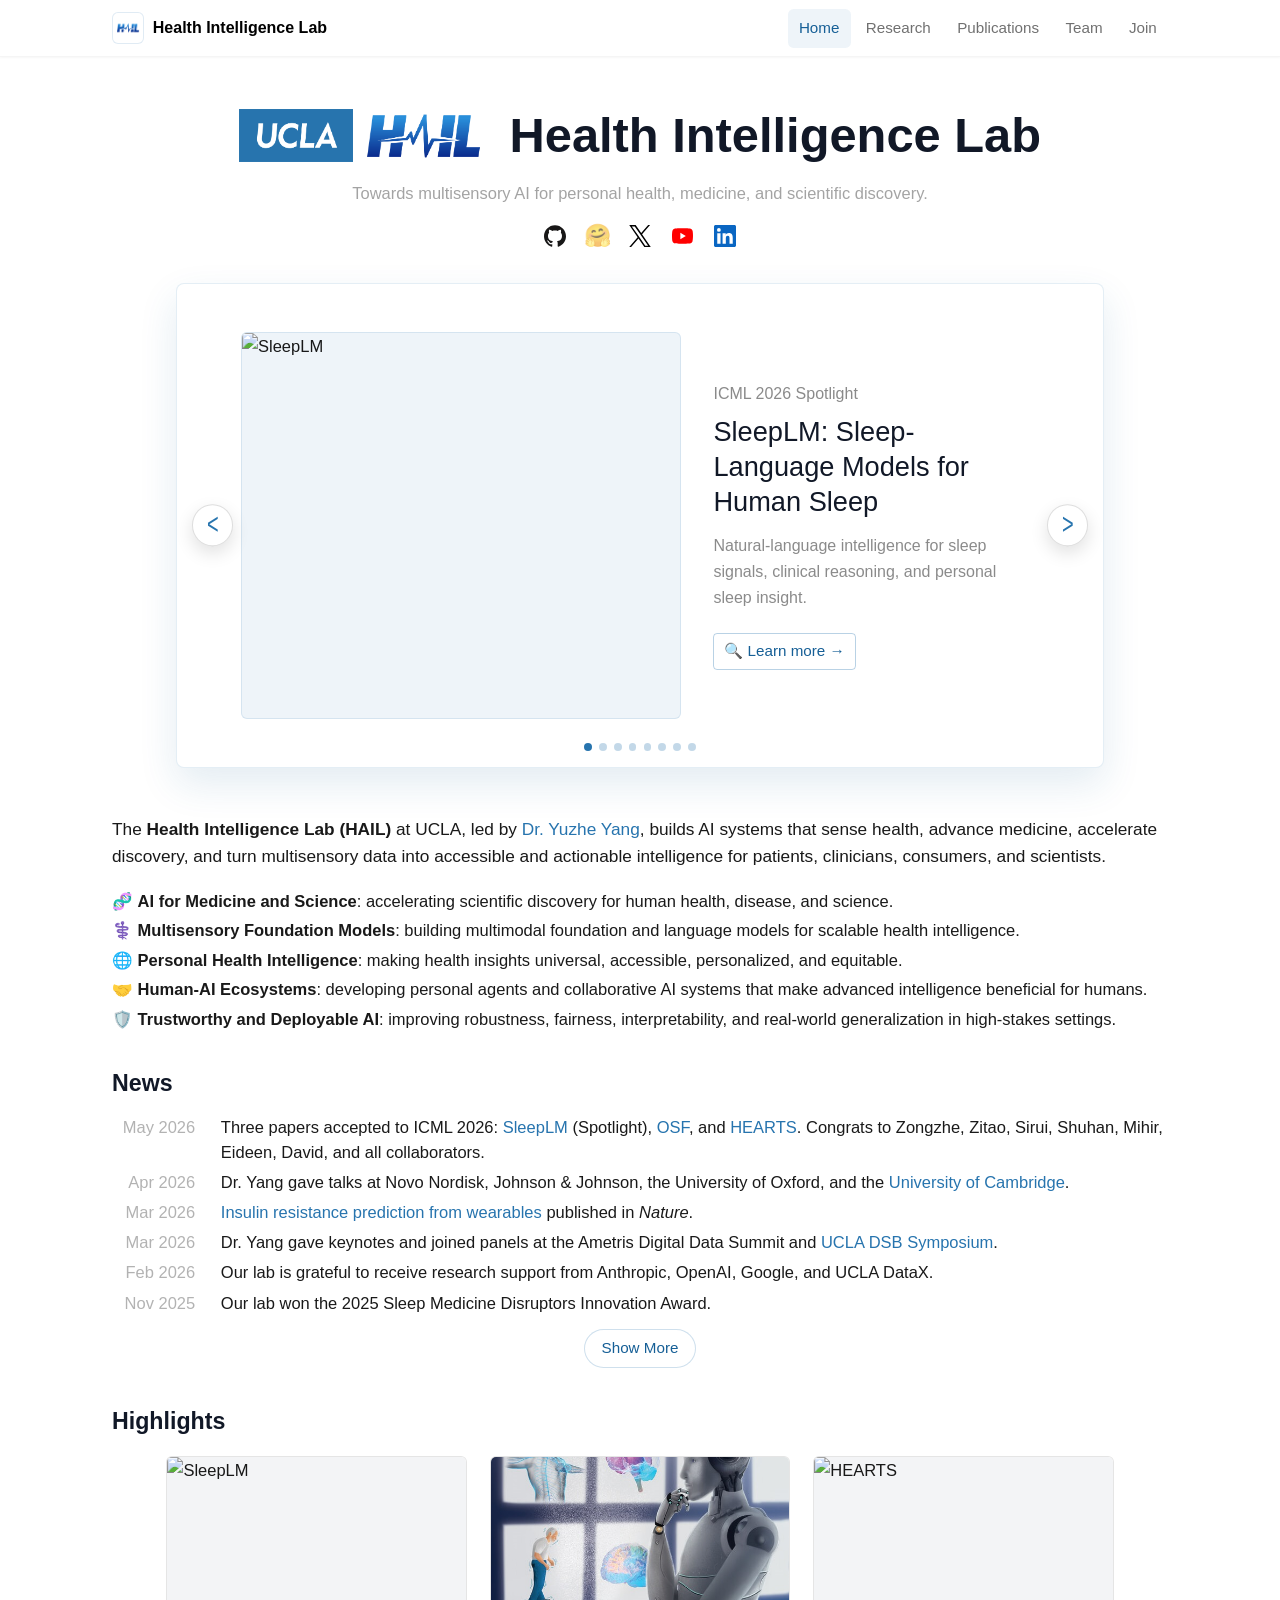
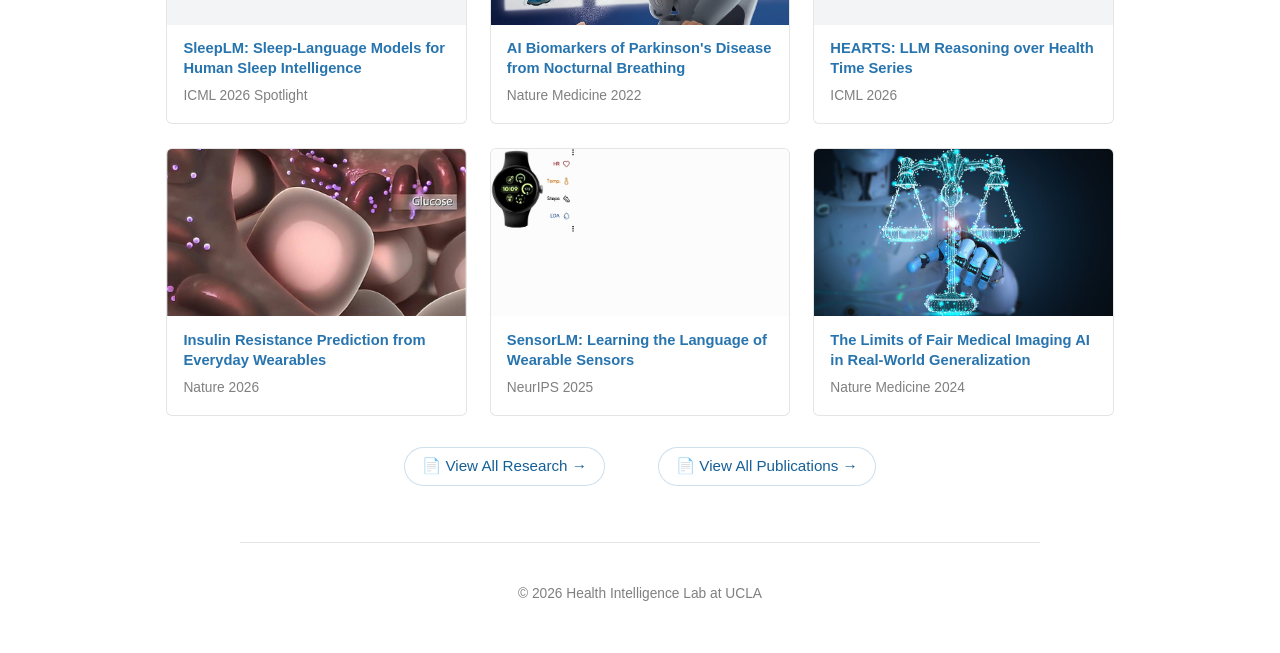
==== index.html @ 1c7d9dce "Initial lab website" ====
<!DOCTYPE html>
<html lang="en">
<head>
  <meta charset="UTF-8">
  <meta name="viewport" content="width=device-width, initial-scale=1.0">
  <title>Health Intelligence Lab - UCLA</title>
  <meta name="description" content="Health Intelligence Lab at UCLA advances scalable, multisensory, and generative AI for healthcare, medicine, and scientific discovery.">
  <link rel="icon" type="image/png" sizes="512x512" href="assets/img/favicon.png">
  <link rel="icon" type="image/png" sizes="192x192" href="assets/img/favicon-192.png">
  <link rel="apple-touch-icon" sizes="180x180" href="assets/img/apple-touch-icon.png">
  <meta property="og:type" content="website">
  <meta property="og:title" content="Health Intelligence Lab - UCLA">
  <meta property="og:description" content="Advancing scalable, multisensory, and generative AI for healthcare, medicine, and scientific discovery.">
  <meta property="og:image" content="assets/img/banner.jpg">
  <meta property="og:image:width" content="1200">
  <meta property="og:image:height" content="630">
  <meta name="twitter:card" content="summary_large_image">
  <meta name="twitter:title" content="Health Intelligence Lab - UCLA">
  <meta name="twitter:description" content="Advancing scalable, multisensory, and generative AI for healthcare, medicine, and scientific discovery.">
  <meta name="twitter:image" content="assets/img/banner.jpg">
  <link rel="stylesheet" href="assets/css/styles.css">
</head>
<body>
  <div class="fixed-nav">
    <div class="navbar-wrapper">
      <div class="navbar-inner">
        <a href="index.html" class="brand">
          <img src="assets/img/logos/hail-gradient-blue.png" alt="" aria-hidden="true">
          <span>Health Intelligence Lab</span>
        </a>
        <button class="mobile-menu" data-menu-toggle aria-label="Toggle navigation">Menu</button>
        <nav class="nav-links">
          <a class="active" href="index.html">Home</a>
          <a href="research.html">Research</a>
          <a href="publications.html">Publications</a>
          <a href="team.html">Team</a>
          <a href="join.html">Join</a>
        </nav>
      </div>
    </div>
  </div>

  <main>
    <section class="lab-identity">
      <div class="identity-lockup" aria-label="UCLA Health Intelligence Lab">
        <img class="ucla-wordmark" src="assets/img/logos/ucla-blue-boxed.png" alt="UCLA">
        <img class="hail-mark" src="assets/img/logos/hail-gradient-blue-cropped.png" alt="Health Intelligence Lab logo">
        <h1>Health Intelligence Lab</h1>
      </div>
      <p class="lab-tagline">Towards multisensory AI for personal health, medicine, and scientific discovery.</p>
      <div class="social-links" aria-label="Lab links">
        <a href="https://github.com/yang-ai-lab" aria-label="GitHub" title="GitHub" target="_blank" rel="noopener"><img src="assets/img/icons/github.svg" alt=""></a>
        <a href="https://huggingface.co/yang-ai-lab" aria-label="Hugging Face" title="Hugging Face" target="_blank" rel="noopener"><span class="emoji-icon" aria-hidden="true">🤗</span></a>
        <a href="https://twitter.com/yang_yuzhe" aria-label="X" title="X" target="_blank" rel="noopener"><img src="assets/img/icons/x.svg" alt=""></a>
        <a href="https://www.youtube.com/@yuzheyang1543" aria-label="YouTube" title="YouTube" target="_blank" rel="noopener"><img src="assets/img/icons/youtube.svg" alt=""></a>
        <a href="https://www.linkedin.com/in/yuzhe-yang-6809b2131/" aria-label="LinkedIn" title="LinkedIn" target="_blank" rel="noopener"><img src="assets/img/icons/linkedin.svg" alt=""></a>
      </div>
    </section>

    <section class="carousel-band" aria-label="Research highlights">
      <button class="carousel-arrow carousel-arrow-prev" data-teaser-step="-1" aria-label="Previous highlight"><span class="arrow-glyph" aria-hidden="true">&lt;</span></button>
      <div class="carousel-shell">
        <article class="teaser-slide active" data-title="SleepLM: Sleep-Language Models for Human Sleep" data-meta="Natural-language intelligence for sleep signals, clinical reasoning, and personal sleep insight." data-href="https://yang-ai-lab.github.io/SleepLM/">
          <div class="teaser-media"><img src="assets/img/publications/sleeplm.gif" alt="SleepLM"></div>
          <div class="teaser-copy">
            <p class="teaser-kicker">ICML 2026 Spotlight</p>
            <h2>SleepLM: Sleep-Language Models for Human Sleep</h2>
            <p>Natural-language intelligence for sleep signals, clinical reasoning, and personal sleep insight.</p>
            <a class="learn-more" href="https://yang-ai-lab.github.io/SleepLM/" target="_blank" rel="noopener">🔍  Learn more →</a>
          </div>
        </article>

        <article class="teaser-slide" data-title="Insulin Resistance Prediction from Everyday Wearables" data-meta="Combining everyday wearable signals and routine lab blood biomarkers for metabolic risk prediction." data-href="https://www.nature.com/articles/s41586-026-10179-2">
          <div class="teaser-media"><img src="assets/img/publications/insulin.png" alt="Insulin resistance prediction"></div>
          <div class="teaser-copy">
            <p class="teaser-kicker">Nature 2026</p>
            <h2>Insulin Resistance Prediction from Everyday Wearables</h2>
            <p>Combining everyday wearable signals and routine lab blood biomarkers for metabolic risk prediction.</p>
            <a class="learn-more" href="https://www.nature.com/articles/s41586-026-10179-2" target="_blank" rel="noopener">🔍  Learn more →</a>
          </div>
        </article>

        <article class="teaser-slide" data-title="Open Sleep Foundation Models for Human Sleep Intelligence" data-meta="Open foundation models that transfer across sleep datasets, sensors, and downstream tasks." data-href="https://yang-ai-lab.github.io/osf/">
          <div class="teaser-media"><img src="assets/img/publications/osf.gif" alt="Open Sleep Foundation Models"></div>
          <div class="teaser-copy">
            <p class="teaser-kicker">ICML 2026</p>
            <h2>Open Sleep Foundation Models for Human Sleep Intelligence</h2>
            <p>Open foundation models that transfer across sleep datasets, sensors, and downstream tasks.</p>
            <a class="learn-more" href="https://yang-ai-lab.github.io/osf/" target="_blank" rel="noopener">🔍  Learn more →</a>
          </div>
        </article>

        <article class="teaser-slide" data-title="AI Biomarkers for Parkinson's Disease from Breathing" data-meta="Passive, contact-free assessment of Parkinson's disease from nocturnal breathing and home signals." data-href="https://www.nature.com/articles/s41591-022-01932-x">
          <div class="teaser-media"><img src="assets/img/publications/pd_breathing.jpg" alt="Parkinson's disease breathing AI"></div>
          <div class="teaser-copy">
            <p class="teaser-kicker">Nature Medicine 2022</p>
            <h2>AI Biomarkers for Parkinson's Disease from Breathing</h2>
            <p>Passive, contact-free assessment of Parkinson's disease from nocturnal breathing and home signals.</p>
            <a class="learn-more" href="https://www.nature.com/articles/s41591-022-01932-x" target="_blank" rel="noopener">🔍  Learn more →</a>
          </div>
        </article>

        <article class="teaser-slide" data-title="HEARTS: LLM Reasoning over Health Time Series" data-meta="A benchmark for language-model reasoning over physiological signals and health time series." data-href="https://yang-ai-lab.github.io/HEARTS/">
          <div class="teaser-media"><img src="assets/img/publications/hearts.gif" alt="HEARTS"></div>
          <div class="teaser-copy">
            <p class="teaser-kicker">ICML 2026</p>
            <h2>HEARTS: LLM Reasoning over Health Time Series</h2>
            <p>A benchmark for language-model reasoning over physiological signals and health time series.</p>
            <a class="learn-more" href="https://yang-ai-lab.github.io/HEARTS/" target="_blank" rel="noopener">🔍  Learn more →</a>
          </div>
        </article>

        <article class="teaser-slide" data-title="The Limits of Fair Medical Imaging AI in Real-World Generalization" data-meta="Studying when fairness gains survive real-world clinical distribution shifts and shortcuts." data-href="https://www.nature.com/articles/s41591-024-03113-4">
          <div class="teaser-media"><img src="assets/img/publications/shortcutfair.jpg" alt="The limits of fair medical imaging AI"></div>
          <div class="teaser-copy">
            <p class="teaser-kicker">Nature Medicine 2024</p>
            <h2>The Limits of Fair Medical Imaging AI in Real-World Generalization</h2>
            <p>Studying when fairness gains survive real-world clinical distribution shifts and shortcuts.</p>
            <a class="learn-more" href="https://www.nature.com/articles/s41591-024-03113-4" target="_blank" rel="noopener">🔍  Learn more →</a>
          </div>
        </article>

        <article class="teaser-slide" data-title="SensorLM: Sensor-Language Models for Wearable Sensors" data-meta="Large-scale sensor-language pretraining that lets models zero-shot reason and predict from wearable sensor streams." data-href="https://arxiv.org/abs/2506.09108">
          <div class="teaser-media"><img src="assets/img/publications/sensorlm.gif" alt="SensorLM"></div>
          <div class="teaser-copy">
            <p class="teaser-kicker">NeurIPS 2025</p>
            <h2>SensorLM: Sensor-Language Models for Wearable Sensors</h2>
            <p>Large-scale sensor-language pretraining that lets models zero-shot reason and predict from wearable sensor streams.</p>
            <a class="learn-more" href="https://arxiv.org/abs/2506.09108" target="_blank" rel="noopener">🔍  Learn more →</a>
          </div>
        </article>

        <article class="teaser-slide" data-title="Medical Vision-Language Models and Demographic Fairness" data-meta="Auditing expert-level clinical foundation models across diseases, datasets, and populations." data-href="https://www.science.org/doi/10.1126/sciadv.adq0305">
          <div class="teaser-media"><img src="assets/img/publications/vlmfair.png" alt="Medical VLM fairness"></div>
          <div class="teaser-copy">
            <p class="teaser-kicker">Science Advances 2025</p>
            <h2>Medical Vision-Language Models and Demographic Fairness</h2>
            <p>Auditing expert-level clinical foundation models across diseases, datasets, and populations.</p>
            <a class="learn-more" href="https://www.science.org/doi/10.1126/sciadv.adq0305" target="_blank" rel="noopener">🔍  Learn more →</a>
          </div>
        </article>
      </div>
      <button class="carousel-arrow carousel-arrow-next" data-teaser-step="1" aria-label="Next highlight"><span class="arrow-glyph" aria-hidden="true">&gt;</span></button>
      <div class="carousel-dots" aria-label="Highlight pagination"></div>
    </section>

    <div class="content-wrapper home-content">
      <p class="intro-sentence">
        The <strong>Health Intelligence Lab (HAIL)</strong> at UCLA, led by <a href="https://web.cs.ucla.edu/~yuzhe/" target="_blank" rel="noopener">Dr. Yuzhe Yang</a>, builds AI systems that sense health, advance medicine, accelerate discovery, and turn multisensory data into accessible and actionable intelligence for patients, clinicians, consumers, and scientists.
      </p>

      <ul class="vision-list">
        <li>🧬 <strong>AI for Medicine and Science</strong>: accelerating scientific discovery for human health, disease, and science.</li>
        <li>⚕️ <strong>Multisensory Foundation Models</strong>: building multimodal foundation and language models for scalable health intelligence.</li>
        <li>🌐 <strong>Personal Health Intelligence</strong>: making health insights universal, accessible, personalized, and equitable.</li>
        <li>🤝 <strong>Human-AI Ecosystems</strong>: developing personal agents and collaborative AI systems that make advanced intelligence beneficial for humans.</li>
        <li>🛡️ <strong>Trustworthy and Deployable AI</strong>: improving robustness, fairness, interpretability, and real-world generalization in high-stakes settings.</li>
      </ul>

      <section>
        <h2>News</h2>
        <div class="news-section">
          <ul data-news-list>
            <li><strong>May 2026</strong> Three papers accepted to ICML 2026: <a href="https://yang-ai-lab.github.io/SleepLM/" target="_blank" rel="noopener">SleepLM</a> (Spotlight), <a href="https://yang-ai-lab.github.io/osf/" target="_blank" rel="noopener">OSF</a>, and <a href="https://yang-ai-lab.github.io/HEARTS/" target="_blank" rel="noopener">HEARTS</a>. Congrats to Zongzhe, Zitao, Sirui, Shuhan, Mihir, Eideen, David, and all collaborators.</li>
            <li><strong>Apr 2026</strong> Dr. Yang gave talks at Novo Nordisk, Johnson & Johnson, the University of Oxford, and the <a href="https://www.youtube.com/watch?v=jIMW-_aAIqE" target="_blank" rel="noopener">University of Cambridge</a>.</li>
            <li><strong>Mar 2026</strong> <a href="https://www.nature.com/articles/s41586-026-10179-2" target="_blank" rel="noopener">Insulin resistance prediction from wearables</a> published in <em>Nature</em>.</li>
            <li><strong>Mar 2026</strong> Dr. Yang gave keynotes and joined panels at the Ametris Digital Data Summit and <a href="https://www.youtube.com/watch?v=q5UO8PbApNI" target="_blank" rel="noopener">UCLA DSB Symposium</a>.</li>
            <li><strong>Feb 2026</strong> Our lab is grateful to receive research support from Anthropic, OpenAI, Google, and UCLA DataX.</li>
            <li><strong>Nov 2025</strong> Our lab won the 2025 Sleep Medicine Disruptors Innovation Award.</li>
            <li><strong>Oct 2025</strong> Our lab is grateful to receive research support from Amazon and NSF NAIRR.</li>
            <li><strong>Sep 2025</strong> Dr. Yang gave talks at the <a href="https://www.youtube.com/watch?v=SBDJokEXKQA" target="_blank" rel="noopener">UCLA Frontiers in Medical Informatics Seminar</a>, <a href="https://www.youtube.com/watch?v=caWE7-I6g6A" target="_blank" rel="noopener">CGSI 2025</a>, and <a href="https://www.youtube.com/watch?v=4qrewbwYuMM" target="_blank" rel="noopener">Google AI for Science</a>.</li>
            <li><strong>Aug 2025</strong> <a href="https://arxiv.org/abs/2506.09108" target="_blank" rel="noopener">SensorLM</a> and <a href="https://arxiv.org/abs/2506.08249" target="_blank" rel="noopener">RADAR</a> accepted at NeurIPS 2025.</li>
            <li><strong>Jul 2025</strong> Dr. Yang's PhD thesis receives the <a href="https://amia.org/about-amia/amia-awards/signature-awards/doctoral-dissertation-award" target="_blank" rel="noopener">AMIA Shortliffe Dissertation Award</a> Honorable Mention.</li>
            <li><strong>May 2025</strong> <a href="https://arxiv.org/abs/2507.08254" target="_blank" rel="noopener">Raptor</a> accepted at ICML 2025 as a Spotlight.</li>
            <li><strong>Mar 2025</strong> Paper on <a href="https://www.science.org/doi/10.1126/sciadv.adq0305" target="_blank" rel="noopener">medical vision-language model fairness</a> published in <em>Science Advances</em>.</li>
          </ul>
          <button class="show-more-button" type="button" data-news-more>Show More</button>
        </div>
      </section>

      <section>
        <h2>Highlights</h2>
        <div class="highlights-grid four-up">
          <a href="https://yang-ai-lab.github.io/SleepLM/" class="highlight-card" target="_blank" rel="noopener">
            <div class="highlight-thumb"><img src="assets/img/publications/sleeplm.gif" alt="SleepLM"></div>
            <div class="highlight-body">
              <h3>SleepLM: Sleep-Language Models for Human Sleep Intelligence</h3>
              <p class="venue">ICML 2026 Spotlight</p>
            </div>
          </a>
          <a href="https://www.nature.com/articles/s41591-022-01932-x" class="highlight-card" target="_blank" rel="noopener">
            <div class="highlight-thumb"><img src="assets/img/publications/pd_breathing.jpg" alt="Parkinson's disease breathing AI"></div>
            <div class="highlight-body">
              <h3>AI Biomarkers of Parkinson's Disease from Nocturnal Breathing</h3>
              <p class="venue">Nature Medicine 2022</p>
            </div>
          </a>
          <a href="https://yang-ai-lab.github.io/HEARTS/" class="highlight-card" target="_blank" rel="noopener">
            <div class="highlight-thumb"><img src="assets/img/publications/hearts.gif" alt="HEARTS"></div>
            <div class="highlight-body">
              <h3>HEARTS: LLM Reasoning over Health Time Series</h3>
              <p class="venue">ICML 2026</p>
            </div>
          </a>
          <a href="https://www.nature.com/articles/s41586-026-10179-2" class="highlight-card" target="_blank" rel="noopener">
            <div class="highlight-thumb"><img src="assets/img/publications/insulin.png" alt="Insulin resistance prediction"></div>
            <div class="highlight-body">
              <h3>Insulin Resistance Prediction from Everyday Wearables</h3>
              <p class="venue">Nature 2026</p>
            </div>
          </a>
          <a href="https://arxiv.org/abs/2506.09108" class="highlight-card" target="_blank" rel="noopener">
            <div class="highlight-thumb"><img src="assets/img/publications/sensorlm.gif" alt="SensorLM"></div>
            <div class="highlight-body">
              <h3>SensorLM: Learning the Language of Wearable Sensors</h3>
              <p class="venue">NeurIPS 2025</p>
            </div>
          </a>
          <a href="https://www.nature.com/articles/s41591-024-03113-4" class="highlight-card" target="_blank" rel="noopener">
            <div class="highlight-thumb"><img src="assets/img/publications/shortcutfair.jpg" alt="Fair medical imaging AI"></div>
            <div class="highlight-body">
              <h3>The Limits of Fair Medical Imaging AI in Real-World Generalization</h3>
              <p class="venue">Nature Medicine 2024</p>
            </div>
          </a>
        </div>
        <div class="home-link-row">
          <a class="text-link" href="research.html">📄 View All Research →</a>
          <a class="text-link" href="publications.html">📄 View All Publications →</a>
        </div>
      </section>
    </div>
  </main>

  <footer>
    <hr class="dashed">
    <p class="copyright">&copy; 2026 Health Intelligence Lab at UCLA</p>
  </footer>

  <script src="assets/js/main.js"></script>
</body>
</html>
---- assets/css/styles.css ----
@font-face {
  font-family: "Roboto Local";
  font-style: normal;
  font-weight: 100;
  src: url("../fonts/roboto-v30-latin-100.woff2") format("woff2");
}

@font-face {
  font-family: "Roboto Local";
  font-style: normal;
  font-weight: 300;
  src: url("../fonts/roboto-v30-latin-300.woff2") format("woff2");
}

@font-face {
  font-family: "Roboto Local";
  font-style: normal;
  font-weight: 400;
  src: url("../fonts/roboto-v30-latin-regular.woff2") format("woff2");
}

@font-face {
  font-family: "Roboto Local";
  font-style: normal;
  font-weight: 500;
  src: url("../fonts/roboto-v30-latin-500.woff2") format("woff2");
}

@font-face {
  font-family: "Roboto Local";
  font-style: normal;
  font-weight: 700;
  src: url("../fonts/roboto-v30-latin-700.woff2") format("woff2");
}

@font-face {
  font-family: "Open Sans Local";
  font-style: normal;
  font-weight: 400;
  src: url("../fonts/open-sans-v35-latin-regular.woff2") format("woff2");
}

@font-face {
  font-family: "Open Sans Local";
  font-style: normal;
  font-weight: 600;
  src: url("../fonts/open-sans-v35-latin-600.woff2") format("woff2");
}

@font-face {
  font-family: "Open Sans Local";
  font-style: normal;
  font-weight: 700;
  src: url("../fonts/open-sans-v35-latin-700.woff2") format("woff2");
}

:root {
  --hue: 246deg;
  --page-width: 68rem;
  --page-bg: #fff;
  --paper: #fff;
  --ink: rgba(0, 0, 0, .9);
  --muted: rgba(0, 0, 0, .5);
  --faint: rgba(0, 0, 0, .1);
  --ucla-blue: #2774ae;
  --ucla-blue-dark: #165f96;
  --ucla-gold: #ffd100;
  --blue: var(--ucla-blue);
  --red: #b42318;
  --nav-bg: rgba(255, 255, 255, .9);
  --shadow: 0 16px 38px rgba(22, 95, 150, .12);
  --body-font: Helvetica, "Helvetica Neue", Arial, sans-serif;
}

* {
  box-sizing: border-box;
}

html,
body {
  margin: 0;
  overflow-x: hidden;
  padding: 0;
}

html {
  scroll-behavior: smooth;
}

body {
  background: var(--page-bg);
  color: var(--ink);
  font-family: var(--body-font);
  font-size: 16.5px;
  font-weight: 300;
  line-height: 1.62;
  -webkit-font-smoothing: antialiased;
}

a {
  color: var(--blue);
  text-decoration: none;
  transition: color .15s ease;
}

a:hover {
  color: var(--red);
}

img {
  display: block;
  max-width: 100%;
}

h1,
h2,
h3 {
  color: rgba(0, 0, 0, .86);
  line-height: 1.3;
  font-weight: 500;
}

h1 {
  font-size: 2rem;
  margin: 0 0 1rem;
}

h2 {
  font-size: 1.45rem;
  margin: 2.2rem 0 1rem;
}

h3 {
  font-size: 1.05rem;
  margin: 0 0 .4rem;
}

p {
  margin: 0 0 1rem;
}

.fixed-nav {
  left: 0;
  position: fixed;
  right: 0;
  top: 0;
  z-index: 20;
}

.navbar-wrapper {
  backdrop-filter: blur(10px) saturate(145%);
  -webkit-backdrop-filter: blur(10px) saturate(145%);
  background: var(--nav-bg);
  border-bottom: 1px solid rgba(0, 0, 0, .04);
  box-shadow: 0 1px 2px rgba(0, 0, 0, .035);
}

.navbar-inner {
  align-items: center;
  display: flex;
  height: 3.5rem;
  justify-content: space-between;
  margin: 0 auto;
  max-width: var(--page-width);
  padding: 0 1rem;
}

.brand {
  align-items: center;
  color: #000;
  display: inline-flex;
  font-size: 1rem;
  font-weight: 600;
  gap: .55rem;
  min-width: 0;
}

.brand:hover {
  color: #000;
}

.brand img {
  background: #fff;
  border: 1px solid rgba(39, 116, 174, .14);
  border-radius: 6px;
  height: 2rem;
  object-fit: contain;
  padding: .18rem;
  width: 2rem;
}

.nav-links {
  display: flex;
  gap: .25rem;
}

.nav-links a {
  border-radius: .35rem;
  color: rgba(0, 0, 0, .56);
  font-size: .95rem;
  font-weight: 400;
  padding: .45rem .7rem;
}

.nav-links a:hover,
.nav-links a.active {
  background: rgba(39, 116, 174, .08);
  color: var(--ucla-blue-dark);
}

.mobile-menu {
  background: transparent;
  border: 0;
  color: rgba(0, 0, 0, .75);
  cursor: pointer;
  display: none;
  font: inherit;
  padding: .45rem .6rem;
}

main {
  padding-top: 3.5rem;
}

.content-wrapper {
  animation: fade-in-up .45s both;
  margin: 0 auto;
  max-width: var(--page-width);
  padding: 2rem 1rem 1rem;
}

@keyframes fade-in-up {
  from {
    opacity: 0;
    transform: translateY(10px);
  }

  to {
    opacity: 1;
    transform: none;
  }
}

.section-divider {
  border: 0;
  border-top: 1px solid rgba(0, 0, 0, .1);
  margin: 2.5rem 0;
}

.hero {
  display: grid;
  gap: 2rem;
  grid-template-columns: minmax(0, 1.05fr) minmax(280px, .95fr);
  margin-bottom: 2rem;
}

.hero-copy {
  align-self: center;
}

.eyebrow {
  color: var(--muted);
  font-size: .88rem;
  margin-bottom: .5rem;
}

.hero-copy h1 {
  font-size: 2.25rem;
  margin-bottom: .85rem;
}

.hero-copy p {
  color: rgba(0, 0, 0, .74);
}

.hero-actions {
  display: flex;
  flex-wrap: wrap;
  gap: .8rem;
  margin-top: 1.25rem;
}

.text-link {
  background: #fff;
  border: 1px solid rgba(39, 116, 174, .22);
  border-radius: 999px;
  color: var(--ucla-blue-dark);
  display: inline-flex;
  font-size: .95rem;
  font-weight: 500;
  justify-content: center;
  padding: .38rem 1.05rem;
  transition: background-color .2s ease, border-color .2s ease, color .2s ease;
}

.text-link:hover {
  background: rgba(39, 116, 174, .06);
  border-color: rgba(39, 116, 174, .38);
  color: var(--ucla-blue);
}

.teaser {
  background: var(--paper);
  border: 1px solid var(--faint);
  border-radius: 6px;
  box-shadow: var(--shadow);
  overflow: hidden;
}

.teaser-frame {
  aspect-ratio: 16 / 10;
  background: #f3f4f6;
  position: relative;
}

.teaser-slide {
  inset: 0;
  opacity: 0;
  position: absolute;
  transition: opacity .45s ease;
}

.teaser-slide.active {
  opacity: 1;
}

.teaser-slide img {
  height: 100%;
  object-fit: cover;
  width: 100%;
}

.teaser-caption {
  display: flex;
  gap: 1rem;
  justify-content: space-between;
  padding: .9rem 1rem;
}

.teaser-title {
  color: var(--blue);
  font-weight: 700;
  margin: 0;
}

.teaser-meta {
  color: var(--muted);
  font-size: .84rem;
  margin: .15rem 0 0;
}

.teaser-controls {
  align-items: center;
  display: flex;
  gap: .4rem;
}

.icon-btn {
  align-items: center;
  background: #f6f7f9;
  border: 1px solid rgba(0, 0, 0, .08);
  border-radius: 5px;
  color: rgba(0, 0, 0, .72);
  cursor: pointer;
  display: inline-flex;
  height: 2rem;
  justify-content: center;
  width: 2rem;
}

.icon-btn:hover {
  border-color: rgba(220, 38, 38, .28);
  color: var(--red);
}

.vision-grid {
  display: grid;
  gap: 1.4rem;
  grid-template-columns: minmax(0, .95fr) minmax(0, 1.05fr);
}

.theme-list {
  display: grid;
  gap: .75rem;
  grid-template-columns: 1fr;
  margin: .3rem 0 0;
}

.theme-item {
  border-left: 3px solid rgba(29, 78, 216, .38);
  padding: .15rem 0 .2rem .9rem;
}

.theme-item strong {
  display: block;
}

.theme-item span {
  color: rgba(0, 0, 0, .68);
}

.news-section ul {
  list-style: none;
  margin: 0;
  padding-left: 0;
}

.news-section li {
  line-height: 1.52;
  margin-bottom: .32rem;
  padding-left: 6.8rem;
  position: relative;
}

.news-section li.is-hidden {
  display: none;
}

.news-section li > strong:first-child {
  color: rgba(0, 0, 0, .3);
  font-weight: 400;
  left: 0;
  position: absolute;
  text-align: right;
  width: 5.2rem;
}

.show-more-button {
  appearance: none;
  background: #fff;
  border: 1px solid rgba(39, 116, 174, .22);
  border-radius: 999px;
  color: var(--ucla-blue-dark);
  cursor: pointer;
  display: flex;
  font: inherit;
  font-size: .95rem;
  font-weight: 500;
  justify-content: center;
  margin: .85rem auto 0;
  padding: .38rem 1.05rem;
  transition: background-color .2s ease, border-color .2s ease, color .2s ease;
}

.show-more-button:hover {
  background: rgba(39, 116, 174, .06);
  border-color: rgba(39, 116, 174, .38);
  color: var(--ucla-blue);
}

.show-more-button[hidden] {
  display: none;
}

.highlights-grid,
.research-grid {
  display: grid;
  gap: 1.2rem;
  grid-template-columns: repeat(3, minmax(0, 1fr));
}

.highlight-card,
.research-card {
  background: var(--paper);
  border: 1px solid var(--faint);
  border-radius: 6px;
  color: inherit;
  display: block;
  overflow: hidden;
  transition: box-shadow .2s ease, transform .2s ease;
}

.highlight-card:hover,
.research-card:hover {
  box-shadow: var(--shadow);
  color: inherit;
  transform: translateY(-2px);
}

.highlight-thumb,
.research-thumb {
  aspect-ratio: 16 / 9;
  background: #f3f4f6;
  overflow: hidden;
}

.highlight-thumb img,
.research-thumb img {
  height: 100%;
  object-fit: cover;
  width: 100%;
}

.highlight-body,
.research-body {
  padding: .9rem 1rem 1rem;
}

.highlight-body h3,
.research-body h3 {
  color: var(--blue);
  font-size: 1rem;
  font-weight: 700;
}

.highlight-card:hover h3,
.research-card:hover h3 {
  color: var(--red);
}

.venue,
.card-note {
  color: var(--muted);
  font-size: .86rem;
  margin: 0;
}

.page-kicker {
  color: var(--muted);
  max-width: none;
}

.research-overview-grid {
  display: grid;
  gap: 1.5rem 1.6rem;
  grid-template-columns: repeat(2, minmax(0, 1fr));
}

.overview-card {
  border-left: 4px solid rgba(39, 116, 174, .42);
  padding: .12rem 0 .2rem 1rem;
}

.overview-card h3 {
  font-size: 1.04rem;
  font-weight: 700;
  line-height: 1.3;
  margin-bottom: .35rem;
}

.overview-card h3 a {
  color: var(--blue);
}

.overview-card p {
  color: rgba(0, 0, 0, .68);
  font-size: .95rem;
  line-height: 1.45;
  margin: 0;
}

.research-direction {
  background: rgba(0, 0, 0, .025);
  border-radius: 6px;
  margin-top: 1.6rem;
  padding: 1.25rem;
  scroll-margin-top: 4.5rem;
}

.research-direction:first-of-type {
  margin-top: 1.2rem;
}

.direction-header {
  margin-bottom: .95rem;
}

.direction-header h3 {
  color: var(--blue);
  font-size: 1.18rem;
  font-weight: 700;
  line-height: 1.28;
  margin-bottom: .35rem;
}

.direction-header p {
  color: rgba(0, 0, 0, .72);
  line-height: 1.52;
  margin: 0;
  max-width: none;
}

.project-highlight-grid {
  display: grid;
  gap: 1rem 1.15rem;
  grid-template-columns: repeat(2, minmax(0, 1fr));
}

.project-card {
  background: var(--paper);
  border: 1px solid var(--faint);
  border-radius: 6px;
  display: grid;
  gap: .85rem;
  grid-template-columns: 5.8rem minmax(0, 1fr);
  min-width: 0;
  overflow: hidden;
  padding: .62rem;
  transition: box-shadow .2s ease, transform .2s ease;
}

.project-card:hover {
  box-shadow: var(--shadow);
  transform: translateY(-2px);
}

.project-thumb {
  aspect-ratio: 1 / 1;
  background: #f3f4f6;
  border-radius: 4px;
  display: block;
  height: 5.8rem;
  overflow: hidden;
  width: 5.8rem;
}

.project-thumb img {
  height: 100%;
  object-fit: cover;
  width: 100%;
}

.project-body {
  display: flex;
  flex: 1;
  flex-direction: column;
  min-width: 0;
  padding: .1rem .2rem .1rem .15rem;
}

.project-body h4 {
  color: #111827;
  font-size: .9rem;
  font-weight: 700;
  line-height: 1.28;
  margin: 0 0 .28rem;
}

.project-body p {
  color: rgba(0, 0, 0, .62);
  font-size: .8rem;
  line-height: 1.35;
  margin: 0 0 .5rem;
}

.project-link {
  align-items: center;
  border: 1px solid rgba(39, 116, 174, .26);
  border-radius: 4px;
  color: var(--blue);
  display: inline-flex;
  font-size: .76rem;
  font-weight: 400;
  margin-top: auto;
  padding: .18rem .56rem;
  width: fit-content;
}

.project-link:hover {
  border-color: rgba(39, 116, 174, .42);
  color: var(--blue);
  opacity: .72;
}

.filter-bar {
  display: flex;
  flex-wrap: wrap;
  gap: .5rem;
  margin: 1.5rem 0 2rem;
}

.filter-btn {
  background: #fff;
  border: 1px solid rgba(39, 116, 174, .45);
  border-radius: 5px;
  color: rgba(0, 0, 0, .75);
  cursor: pointer;
  font: inherit;
  font-size: .88rem;
  font-weight: 400;
  padding: .45rem .7rem;
}

.filter-btn.active,
.filter-btn:hover {
  border-color: var(--ucla-blue-dark);
  color: var(--ucla-blue-dark);
}

.filter-btn.active {
  background: var(--ucla-blue-dark);
  border-color: var(--ucla-blue-dark);
  color: #fff;
}

.year-block {
  border-top: 1px solid rgba(0, 0, 0, .1);
}

.year-block + .year-block {
  margin-top: 1rem;
}

.year-heading {
  color: rgba(0, 0, 0, .45);
  font-size: 1.65rem;
  font-weight: 700;
  margin: .75rem 0 .4rem;
  text-align: left;
}

.pub-list {
  display: grid;
  gap: 1.1rem;
}

.pub-card {
  background: var(--paper);
  border-radius: 6px;
  overflow: hidden;
}

.pub-venue-banner {
  align-items: center;
  background: var(--blue);
  border-radius: 4px;
  color: #fff;
  display: flex;
  font-size: .74rem;
  font-weight: 600;
  justify-content: center;
  letter-spacing: 0;
  line-height: 1;
  height: 1.22rem;
  padding: 0 .42rem;
  text-align: center;
  width: 100%;
}

.pub-body {
  align-items: start;
  display: grid;
  gap: 1rem;
  grid-template-columns: 180px minmax(0, 1fr);
  padding: .9rem;
}

.pub-media {
  display: flex;
  flex-direction: column;
  gap: .38rem;
}

.pub-figure {
  background: #f3f4f6;
  border-radius: 6px;
  box-shadow: 0 8px 20px rgba(0, 0, 0, .16);
  display: block;
  overflow: hidden;
}

.pub-body > div:not(.pub-media) {
  min-width: 0;
}

.pub-figure img {
  display: block;
  height: auto;
  max-height: 15rem;
  object-fit: contain;
  width: 100%;
}

.pub-title {
  color: var(--blue);
  display: block;
  font-size: 1.05rem;
  font-weight: 700;
  line-height: 1.45;
  margin-bottom: .35rem;
}

.pub-title:hover {
  color: var(--red);
}

.pub-authors {
  color: rgba(0, 0, 0, .78);
  font-size: .88rem;
  margin-bottom: .4rem;
}

.lab-member {
  border-bottom: 1px solid rgba(0, 0, 0, .65);
  font-weight: inherit;
}

.pub-meta {
  color: rgba(30, 58, 138, .8);
  display: block;
  font-size: .82rem;
  font-weight: 400;
}

.pub-meta .pub-venue {
  color: rgba(0, 0, 0, .78);
  display: block;
  font-size: .92rem;
  font-weight: 400;
  margin-bottom: .55rem;
}

.pub-meta .pub-venue em {
  font-style: italic;
}

.pub-meta .venue-name {
  font-weight: 600;
}

.pub-achievement {
  color: var(--red);
  display: block;
  font-size: .88rem;
  font-style: normal;
  font-weight: 500;
  margin: -.28rem 0 .55rem;
}

.pub-links {
  display: flex;
  flex-wrap: wrap;
  gap: .52rem .85rem;
}

.pub-links a {
  align-items: center;
  border: 1px solid rgba(39, 116, 174, .28);
  border-radius: 4px;
  color: var(--blue);
  display: inline-flex;
  gap: .22rem;
  font-size: .76rem;
  font-weight: 300;
  line-height: 1.25;
  padding: .2rem .48rem;
  transition: background-color .2s ease, border-color .2s ease, color .2s ease;
}

.pub-links a:hover {
  background: rgba(39, 116, 174, .06);
  border-color: rgba(39, 116, 174, .45);
  color: var(--ucla-blue-dark);
}

.pub-links a::before {
  display: inline-block;
  font-size: .95rem;
  line-height: 1;
}

.pub-link-paper::before {
  content: "📄";
}

.pub-link-project::before {
  content: "🌐";
}

.pub-link-code::before {
  content: "💻";
}

.pub-link-talk::before {
  content: "🎬";
}

.pub-link-blog::before {
  content: "📝";
}

.pub-link-news::before {
  content: "📣";
}

.pub-link-model::before {
  content: "🤗";
}

.member-section {
  margin-bottom: 2.8rem;
}

.role {
  color: var(--muted);
}

.inline-links {
  display: flex;
  flex-wrap: wrap;
  gap: .75rem;
  font-size: .9rem;
}

.member-grid {
  display: grid;
  gap: 1.3rem;
  grid-template-columns: repeat(auto-fill, 180px);
  justify-content: start;
}

.member-card {
  color: inherit;
  display: block;
  width: 180px;
}

.member-profile {
  color: inherit;
  display: block;
}

a.member-card:hover,
.member-profile:hover {
  color: inherit;
}

a.member-card:hover h3,
.member-profile:hover h3 {
  color: var(--ucla-blue);
}

.member-photo {
  aspect-ratio: 1 / 1;
  background: #f3f4f6;
  border-radius: 4px;
  margin: 0 auto;
  overflow: hidden;
  width: 160px;
}

.member-photo img {
  height: 100%;
  object-fit: cover;
  width: 100%;
}

.member-card h3 {
  color: var(--blue);
  font-size: 1.08rem;
  font-weight: 500;
  margin: .7rem 0 .1rem;
  text-align: center;
}

.member-card .role {
  font-size: .92rem;
  margin: 0;
  text-align: center;
}

.member-grid-empty {
  display: block;
}

.team-placeholder,
.alumni-list {
  color: var(--muted);
  font-size: .95rem;
  margin: 0;
}

.alumni-list {
  padding-left: 1.2rem;
}

.alumni-list li {
  margin-bottom: .4rem;
}

.alumni-list a {
  color: var(--blue);
  font-weight: 500;
}

.sponsor-grid {
  align-items: center;
  display: flex;
  flex-wrap: wrap;
  gap: 2.35rem;
  justify-content: flex-start;
  margin-top: 1.25rem;
}

.sponsor-card {
  align-items: center;
  display: flex;
  justify-content: center;
  min-height: 5.5rem;
  text-align: center;
  width: auto;
}

.sponsor-card img {
  display: block;
  height: auto;
  max-height: 4.8rem;
  max-width: 12rem;
  object-fit: contain;
}

.sponsor-card-nsf img {
  max-width: 13rem;
}

.sponsor-card-amazon img {
  max-width: 8.8rem;
}

.sponsor-card-anthropic img {
  max-width: 8.6rem;
}

.sponsor-card-medium img {
  max-height: 3.6rem;
  max-width: 8.5rem;
}

.sponsor-card-openai img {
  max-height: 2.9rem;
  max-width: 7.8rem;
}

.sponsor-intro {
  color: rgba(0, 0, 0, .82);
  font-size: 1.05rem;
  font-weight: 350;
  margin: 0;
}

.join-section {
  margin-bottom: 2rem;
}

.email-subject {
  background: rgba(39, 116, 174, .08);
  border: 1px solid rgba(39, 116, 174, .2);
  border-radius: 4px;
  color: var(--ucla-blue-dark);
  font-family: "SFMono-Regular", Consolas, "Liberation Mono", monospace;
  font-size: .92em;
  padding: .08rem .28rem;
}

.contact-email {
  color: var(--blue);
}

.take-home-test {
  border-left: 3px solid rgba(39, 116, 174, .32);
  margin: .85rem 0 1rem;
  padding-left: .9rem;
}

.take-home-test summary {
  color: var(--ucla-blue-dark);
  cursor: pointer;
  font-weight: 500;
}

.take-home-test p {
  margin: .75rem 0 0;
}

.join-banner {
  border-radius: 6px;
  height: auto;
  margin: 1.35rem auto 1.6rem;
  width: 75%;
}

.lab-identity {
  margin: 0 auto;
  max-width: var(--page-width);
  padding: 3rem 1rem 1.15rem;
  text-align: center;
  width: 100%;
}

.identity-lockup {
  align-items: center;
  display: flex;
  gap: 0;
  justify-content: center;
  margin: 0 auto .8rem;
  white-space: nowrap;
}

.ucla-wordmark {
  height: 3.35rem;
  margin-right: .8rem;
  max-width: 12.8rem;
  object-fit: contain;
}

.hail-mark {
  height: 3.35rem;
  margin-right: 1.8rem;
  object-fit: contain;
  width: auto;
}

.lab-identity h1 {
  color: #111827;
  font-size: clamp(2rem, 4.5vw, 3.05rem);
  font-weight: 700;
  margin: 0;
  overflow-wrap: anywhere;
}

.lab-tagline {
  color: rgba(0, 0, 0, .36);
  font-size: 1.03rem;
  font-weight: 400;
  margin: 0 auto;
  max-width: 48rem;
}

.social-links {
  align-items: center;
  display: flex;
  flex-wrap: wrap;
  gap: .85rem;
  justify-content: center;
}

.social-links {
  margin-top: 1rem;
  padding: 0 .75rem;
  gap: 1rem;
}

.social-links a {
  align-items: center;
  color: rgba(0, 0, 0, .64);
  display: inline-flex;
  font-weight: 400;
  height: 1.65rem;
  justify-content: center;
  width: 1.65rem;
}

.social-links img {
  height: 1.35rem;
  object-fit: contain;
  width: 1.35rem;
}

.emoji-icon {
  display: inline-block;
  font-family: "Apple Color Emoji", "Segoe UI Emoji", "Noto Color Emoji", sans-serif;
  font-size: 1.38rem;
  line-height: 1;
}

.social-links a:hover {
  opacity: .72;
  color: var(--ucla-blue-dark);
}

.carousel-band {
  margin: .95rem auto 3rem;
  max-width: 58rem;
  position: relative;
  width: calc(100% - 2rem);
}

.carousel-shell {
  background: #fff;
  border: 1px solid rgba(39, 116, 174, .12);
  border-radius: 8px;
  box-shadow: var(--shadow);
  height: 485px;
  overflow: hidden;
  position: relative;
}

.carousel-shell .teaser-slide {
  align-items: center;
  color: inherit;
  display: grid;
  gap: 2rem;
  grid-template-columns: minmax(0, 1.15fr) minmax(18rem, .85fr);
  inset: 0;
  margin: 0 auto;
  opacity: 0;
  padding: 2rem 4rem;
  pointer-events: none;
  position: absolute;
  transition: opacity .45s ease, visibility .45s ease;
  visibility: hidden;
  width: 100%;
}

.carousel-shell .teaser-slide.active {
  opacity: 1;
  pointer-events: auto;
  visibility: visible;
}

.carousel-shell .teaser-slide:hover {
  color: inherit;
}

.teaser-media {
  align-self: stretch;
  background: #eef4f9;
  border: 1px solid rgba(39, 116, 174, .12);
  border-radius: 6px;
  margin-block: 1rem;
  min-height: 0;
  overflow: hidden;
}

.teaser-media img {
  height: 100%;
  object-fit: cover;
  width: 100%;
}

.teaser-copy {
  min-width: 0;
  padding-right: .75rem;
}

.teaser-kicker {
  color: var(--ucla-blue-dark);
  font-size: .85rem;
  font-weight: 300;
  margin-bottom: .45rem;
}

.teaser-copy h2 {
  color: #111827;
  font-size: 1.7rem;
  font-weight: 400;
  margin: 0 0 .85rem;
  overflow-wrap: anywhere;
}

.teaser-copy p {
  color: rgba(0, 0, 0, .46);
  font-size: 1rem;
  font-weight: 300;
}

.learn-more {
  border: 1px solid rgba(39, 116, 174, .32);
  border-radius: 4px;
  color: var(--ucla-blue-dark);
  display: inline-flex;
  font-size: .95rem;
  font-weight: 500;
  margin-top: .35rem;
  padding: .34rem .62rem;
  transition: background .2s ease, border-color .2s ease, color .2s ease;
}

.learn-more:hover {
  background: rgba(39, 116, 174, .08);
  border-color: rgba(39, 116, 174, .56);
  color: var(--ucla-blue-dark);
}

.carousel-arrow {
  align-items: center;
  background: #fff;
  border: 1px solid rgba(0, 0, 0, .13);
  border-radius: 50%;
  box-shadow: 0 7px 18px rgba(0, 0, 0, .12);
  color: var(--ucla-blue);
  cursor: pointer;
  display: inline-flex;
  font: inherit;
  font-size: 1.25rem;
  font-weight: 300;
  height: 2.6rem;
  justify-content: center;
  line-height: 1;
  padding: 0;
  position: absolute;
  top: 50%;
  transform: translateY(-50%);
  width: 2.55rem;
  z-index: 3;
}

.carousel-arrow .arrow-glyph {
  display: inline-block;
  line-height: 1;
  position: relative;
  top: -.1em;
  transform: scaleY(1.5);
  transform-origin: center;
}

.carousel-arrow:hover {
  background: #fff;
  color: var(--ucla-blue-dark);
}

.carousel-arrow-prev {
  left: 1rem;
}

.carousel-arrow-next {
  right: 1rem;
}

.carousel-dots {
  align-items: center;
  bottom: 1.05rem;
  display: flex;
  gap: .45rem;
  justify-content: center;
  left: 0;
  position: absolute;
  right: 0;
  z-index: 4;
}

.carousel-dots button {
  background: rgba(39, 116, 174, .28);
  border: 0;
  border-radius: 999px;
  cursor: pointer;
  height: .48rem;
  padding: 0;
  width: .48rem;
}

.carousel-dots button.active {
  background: var(--ucla-blue);
}

.home-content {
  padding-top: 0;
}

.intro-sentence {
  color: rgba(0, 0, 0, .9);
  font-size: 1.08rem;
  font-weight: 350;
  line-height: 1.55;
  margin: 0 0 1.2rem;
  max-width: none;
}

.vision-list {
  color: rgba(0, 0, 0, .9);
  font-weight: 350;
  line-height: 1.46;
  list-style: none;
  margin: 0 0 2.15rem;
  padding: 0;
}

.vision-list li {
  margin-bottom: .34rem;
}

.home-content section {
  margin-top: 2.35rem;
}

.home-content h2 {
  color: #111827;
  font-size: 1.45rem;
  font-weight: 700;
  margin: 0 0 1rem;
}

.four-up {
  gap: 1.45rem;
  grid-template-columns: repeat(3, minmax(0, 1fr));
  margin: 1.25rem auto 0;
  max-width: 61.5rem;
  padding: 0 1.15rem;
}

.four-up .highlight-body h3 {
  font-size: .92rem;
  line-height: 1.35;
}

.home-link-row {
  display: flex;
  flex-wrap: wrap;
  gap: 3.35rem;
  justify-content: center;
  margin-top: 1.95rem;
}

footer {
  margin: 2.5rem auto 3rem;
  max-width: var(--page-width);
  padding: 0 1rem;
}

hr.dashed {
  border: 0;
  border-top: 1px solid rgba(0, 0, 0, .1);
  margin: 2.5rem 8rem;
}

.copyright {
  color: rgba(0, 0, 0, .5);
  font-size: .86rem;
  margin: 0;
  text-align: center;
}

@media (max-width: 900px) {
  .hero,
  .vision-grid {
    grid-template-columns: 1fr;
  }

  .carousel-shell {
    height: 630px;
    min-height: 0;
  }

  .carousel-shell .teaser-slide {
    grid-template-columns: 1fr;
    grid-template-rows: 18rem auto;
    padding: 1.5rem 3.25rem 2rem;
  }

  .teaser-copy {
    padding-right: 0;
  }

  .highlights-grid,
  .research-grid {
    grid-template-columns: repeat(2, minmax(0, 1fr));
  }

  .research-overview-grid {
    grid-template-columns: repeat(2, minmax(0, 1fr));
  }

  .project-highlight-grid {
    grid-template-columns: repeat(2, minmax(0, 1fr));
  }

  .member-grid {
    grid-template-columns: repeat(auto-fill, 180px);
  }

  .pub-body {
    grid-template-columns: 140px minmax(0, 1fr);
  }
}

@media (max-width: 680px) {
  .navbar-inner {
    align-items: flex-start;
    height: auto;
    min-height: 3.5rem;
    padding: .9rem 1rem;
  }

  .brand {
    max-width: calc(100% - 4.8rem);
  }

  .brand span {
    overflow: hidden;
    text-overflow: ellipsis;
    white-space: nowrap;
  }

  .mobile-menu {
    display: block;
  }

  .nav-links {
    background: var(--nav-bg);
    display: none;
    flex-direction: column;
    left: 0;
    padding: .5rem 1rem 1rem;
    position: absolute;
    right: 0;
    top: 3.5rem;
  }

  .nav-links.open {
    display: flex;
  }

  .hero-copy h1 {
    font-size: 1.8rem;
  }

  .lab-identity {
    padding: 2rem .75rem 1.4rem;
  }

  .identity-lockup {
    gap: 0;
  }

  .ucla-wordmark {
    height: 1.6rem;
    margin-right: .2rem;
    max-width: 6rem;
  }

  .hail-mark {
    height: 1.6rem;
    margin-right: .55rem;
    width: auto;
  }

  .lab-identity h1 {
    font-size: clamp(.86rem, 3.25vw, 1rem);
    line-height: 1.12;
    margin: 0;
    max-width: none;
  }

  .lab-tagline {
    font-size: .95rem;
    max-width: 20rem;
  }

  .social-links {
    gap: .55rem .7rem;
    max-width: 22rem;
    padding: 0 .4rem;
  }

  .social-links a {
    height: 1.65rem;
    width: 1.65rem;
  }

  .social-links img {
    height: 1.32rem;
    width: 1.32rem;
  }

  .emoji-icon {
    font-size: 1.34rem;
  }

  .carousel-band {
    margin-bottom: 2rem;
  }

  .carousel-shell {
    height: 610px;
    min-height: 0;
  }

  .carousel-shell .teaser-slide {
    grid-template-rows: 14rem auto;
    padding: 1rem 2.35rem 2.2rem;
  }

  .teaser-copy,
  .teaser-copy h2,
  .teaser-copy p,
  .intro-sentence,
  .vision-list {
    max-width: 22rem;
  }

  .carousel-arrow {
    font-size: 1.08rem;
    height: 2.35rem;
    top: 13rem;
    width: 2.35rem;
  }

  .carousel-arrow-prev {
    left: .35rem;
  }

  .carousel-arrow-next {
    right: .35rem;
  }

  .highlights-grid,
  .research-grid,
  .research-overview-grid,
  .project-highlight-grid,
  .sponsor-grid {
    grid-template-columns: 1fr;
  }

  .member-grid {
    grid-template-columns: repeat(auto-fill, 180px);
  }

  .pub-body {
    grid-template-columns: 1fr;
  }

  .news-section li {
    padding-left: 0;
  }

  .news-section li > strong:first-child {
    display: block;
    position: static;
    text-align: left;
    width: auto;
  }

  hr.dashed {
    margin: 2rem 2rem;
  }
}
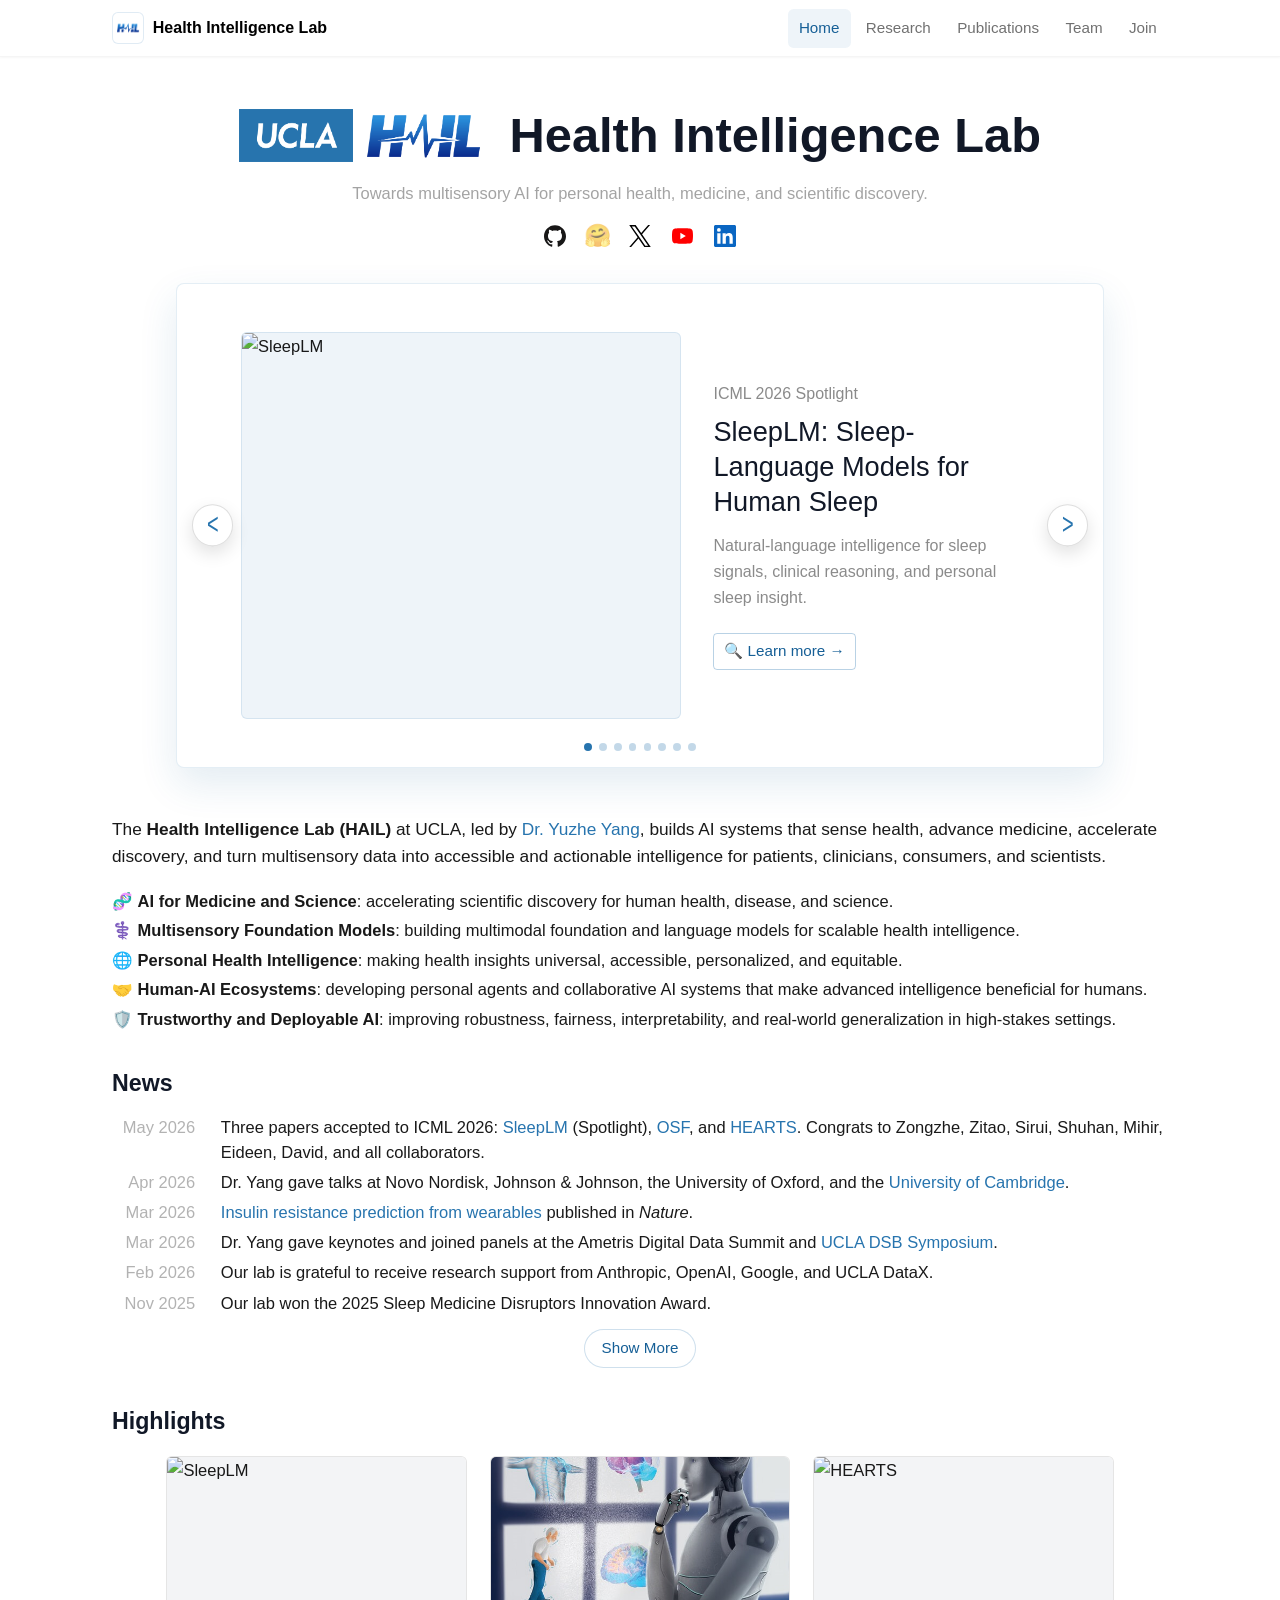
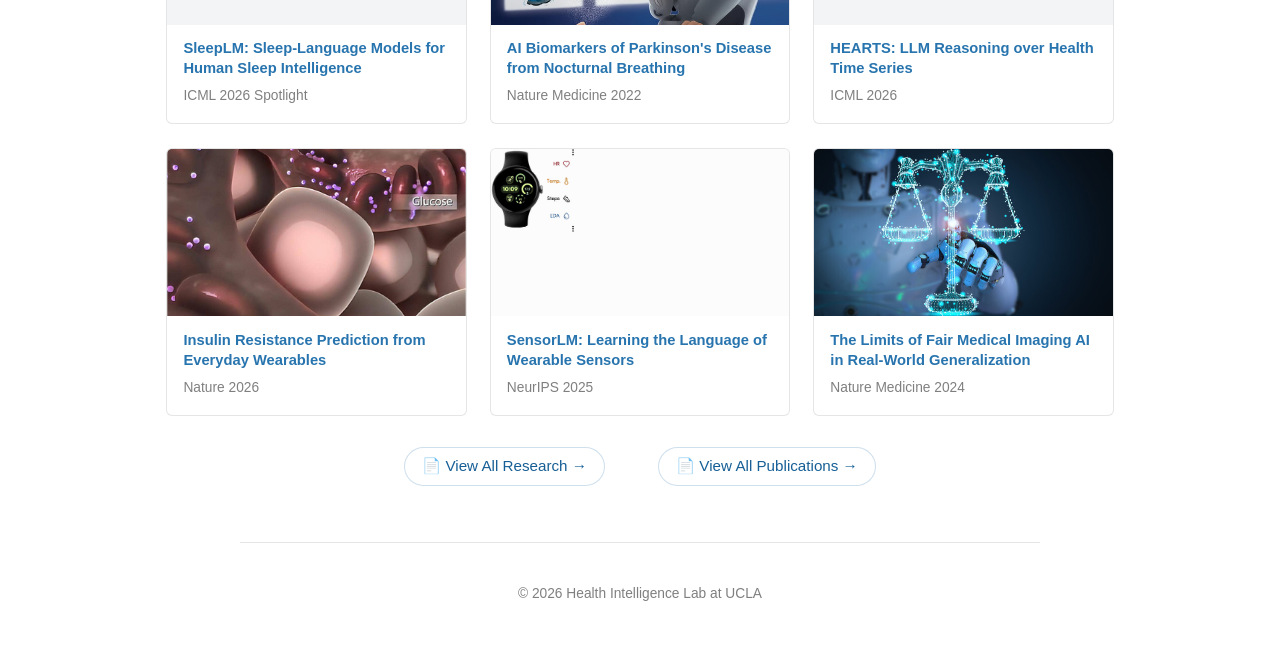
==== commit bd8a5341: "updates" ====
--- a/index.html
+++ b/index.html
@@ -11,13 +11,15 @@
   <meta property="og:type" content="website">
   <meta property="og:title" content="Health Intelligence Lab - UCLA">
   <meta property="og:description" content="Advancing scalable, multisensory, and generative AI for healthcare, medicine, and scientific discovery.">
-  <meta property="og:image" content="assets/img/banner.jpg">
+  <meta property="og:url" content="https://yang-ai-lab.github.io/">
+  <meta property="og:image" content="https://yang-ai-lab.github.io/assets/img/banner.jpg">
+  <meta property="og:image:secure_url" content="https://yang-ai-lab.github.io/assets/img/banner.jpg">
   <meta property="og:image:width" content="1200">
   <meta property="og:image:height" content="630">
   <meta name="twitter:card" content="summary_large_image">
   <meta name="twitter:title" content="Health Intelligence Lab - UCLA">
   <meta name="twitter:description" content="Advancing scalable, multisensory, and generative AI for healthcare, medicine, and scientific discovery.">
-  <meta name="twitter:image" content="assets/img/banner.jpg">
+  <meta name="twitter:image" content="https://yang-ai-lab.github.io/assets/img/banner.jpg">
   <link rel="stylesheet" href="assets/css/styles.css">
 </head>
 <body>
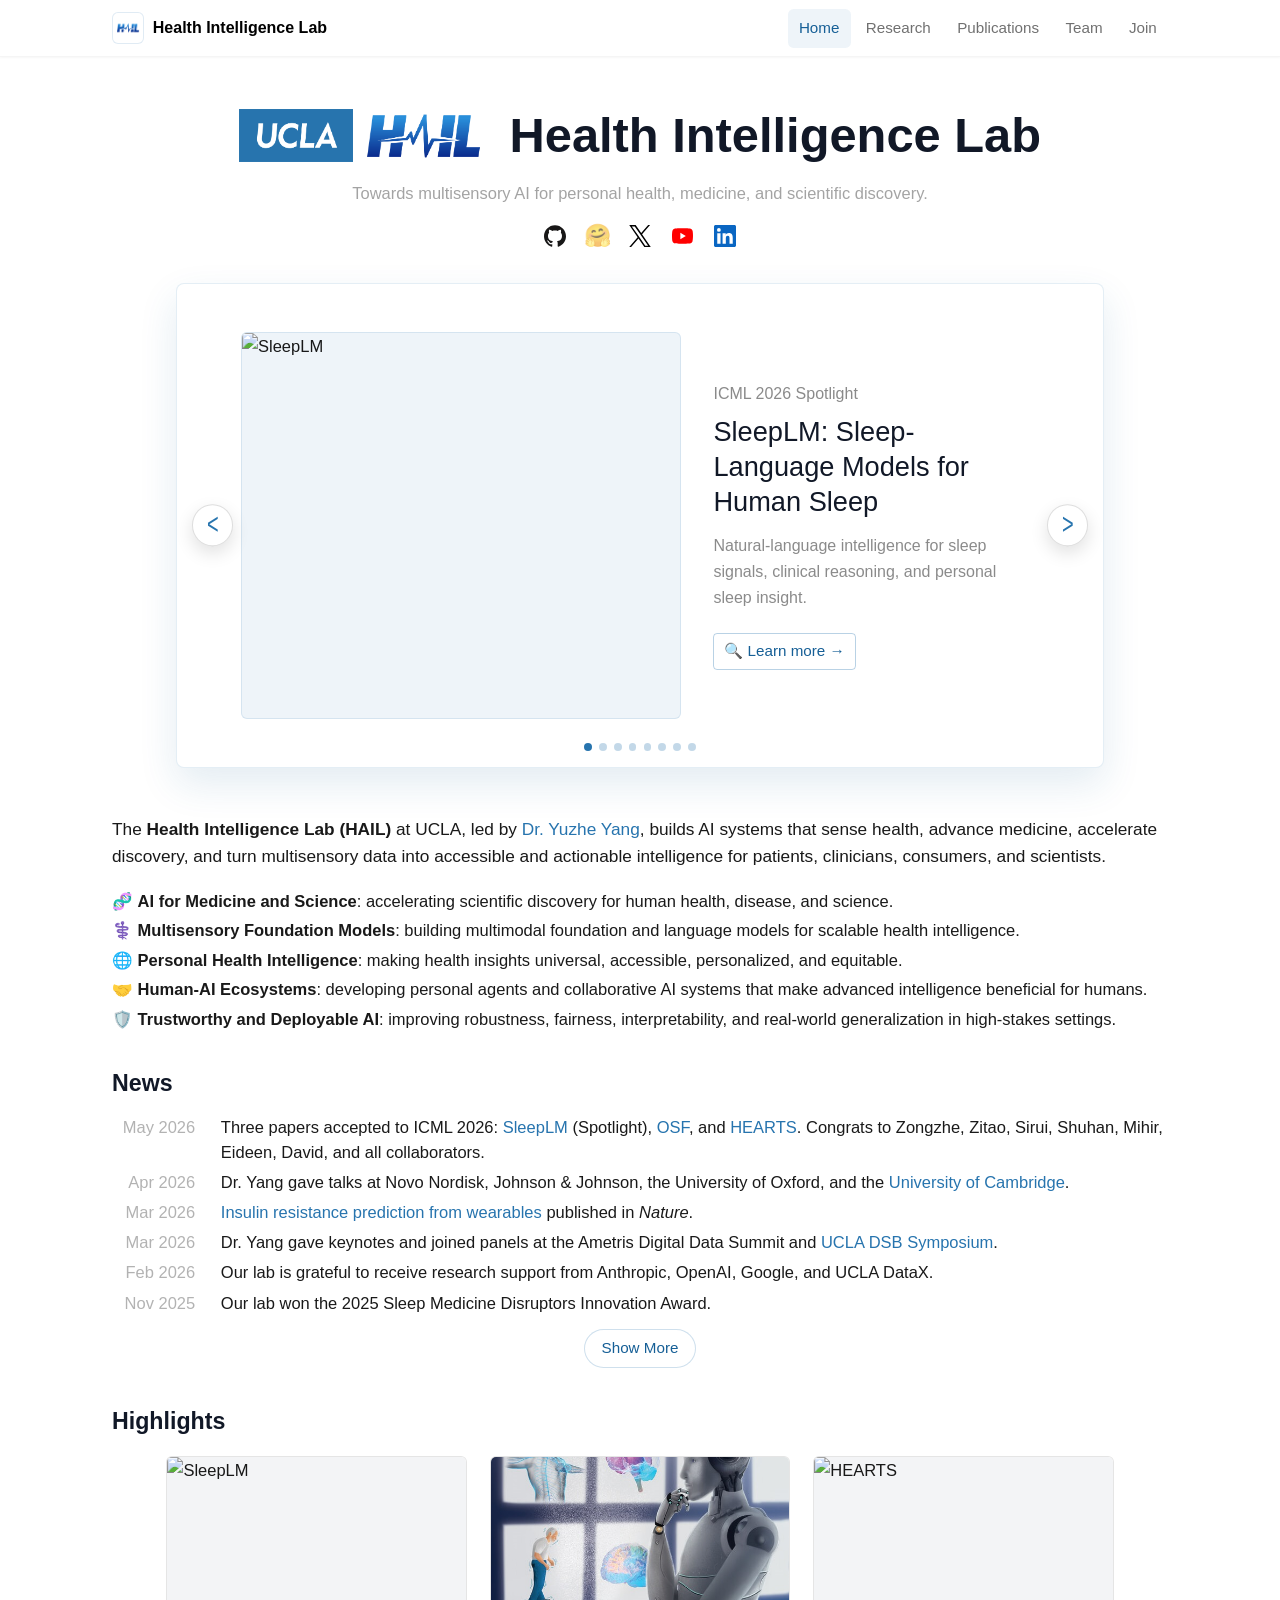
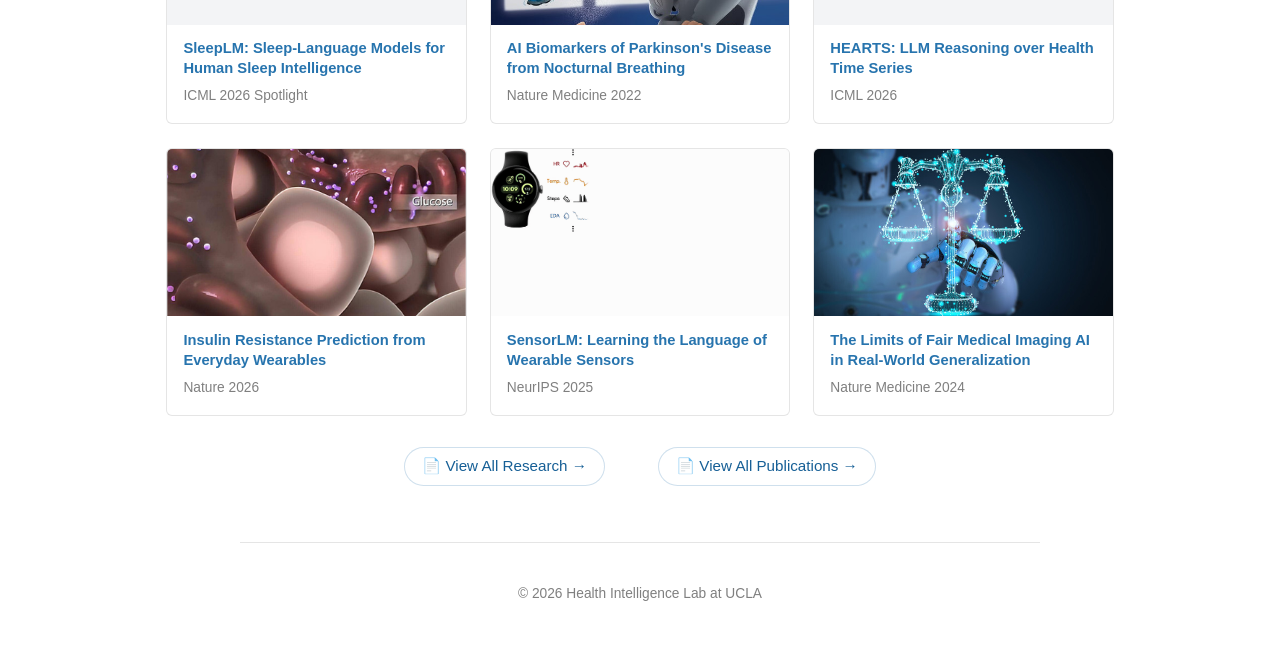
==== commit 5acd832d: "Fix social preview image metadata" ====
--- a/index.html
+++ b/index.html
@@ -12,14 +12,14 @@
   <meta property="og:title" content="Health Intelligence Lab - UCLA">
   <meta property="og:description" content="Advancing scalable, multisensory, and generative AI for healthcare, medicine, and scientific discovery.">
   <meta property="og:url" content="https://yang-ai-lab.github.io/">
-  <meta property="og:image" content="https://yang-ai-lab.github.io/assets/img/banner.jpg">
-  <meta property="og:image:secure_url" content="https://yang-ai-lab.github.io/assets/img/banner.jpg">
+  <meta property="og:image" content="https://yang-ai-lab.github.io/assets/img/banner-social.jpg">
+  <meta property="og:image:secure_url" content="https://yang-ai-lab.github.io/assets/img/banner-social.jpg">
   <meta property="og:image:width" content="1200">
   <meta property="og:image:height" content="630">
   <meta name="twitter:card" content="summary_large_image">
   <meta name="twitter:title" content="Health Intelligence Lab - UCLA">
   <meta name="twitter:description" content="Advancing scalable, multisensory, and generative AI for healthcare, medicine, and scientific discovery.">
-  <meta name="twitter:image" content="https://yang-ai-lab.github.io/assets/img/banner.jpg">
+  <meta name="twitter:image" content="https://yang-ai-lab.github.io/assets/img/banner-social.jpg">
   <link rel="stylesheet" href="assets/css/styles.css">
 </head>
 <body>
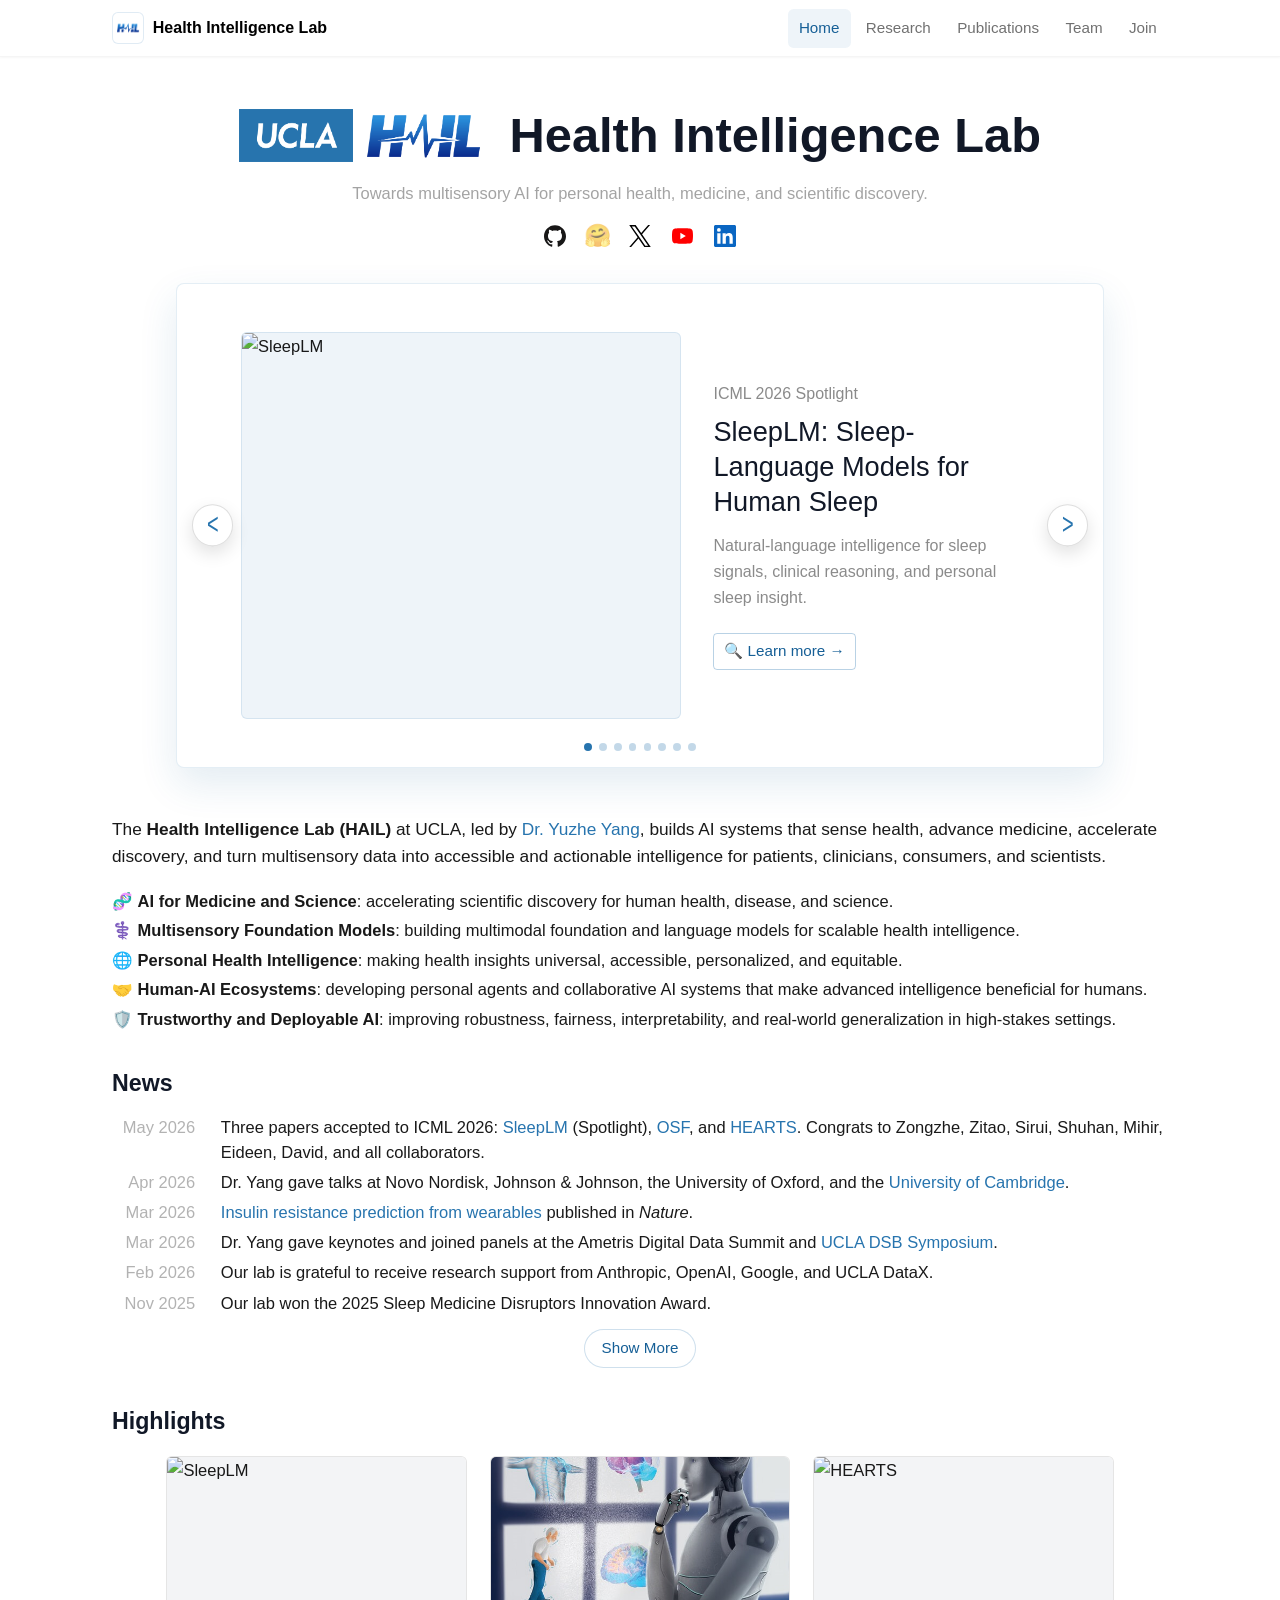
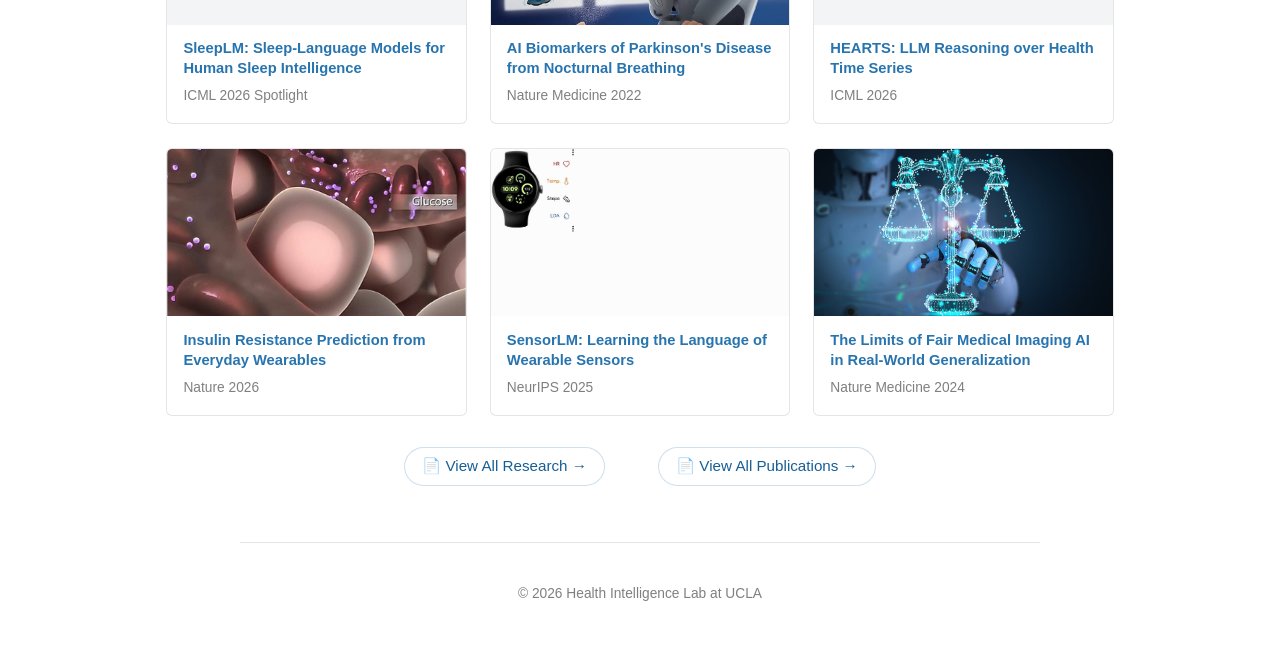
==== commit b019d549: "Fix social preview image metadata" ====
--- a/index.html
+++ b/index.html
@@ -14,8 +14,8 @@
   <meta property="og:url" content="https://yang-ai-lab.github.io/">
   <meta property="og:image" content="https://yang-ai-lab.github.io/assets/img/banner-social.jpg">
   <meta property="og:image:secure_url" content="https://yang-ai-lab.github.io/assets/img/banner-social.jpg">
-  <meta property="og:image:width" content="1200">
-  <meta property="og:image:height" content="630">
+  <meta property="og:image:width" content="2400">
+  <meta property="og:image:height" content="1260">
   <meta name="twitter:card" content="summary_large_image">
   <meta name="twitter:title" content="Health Intelligence Lab - UCLA">
   <meta name="twitter:description" content="Advancing scalable, multisensory, and generative AI for healthcare, medicine, and scientific discovery.">
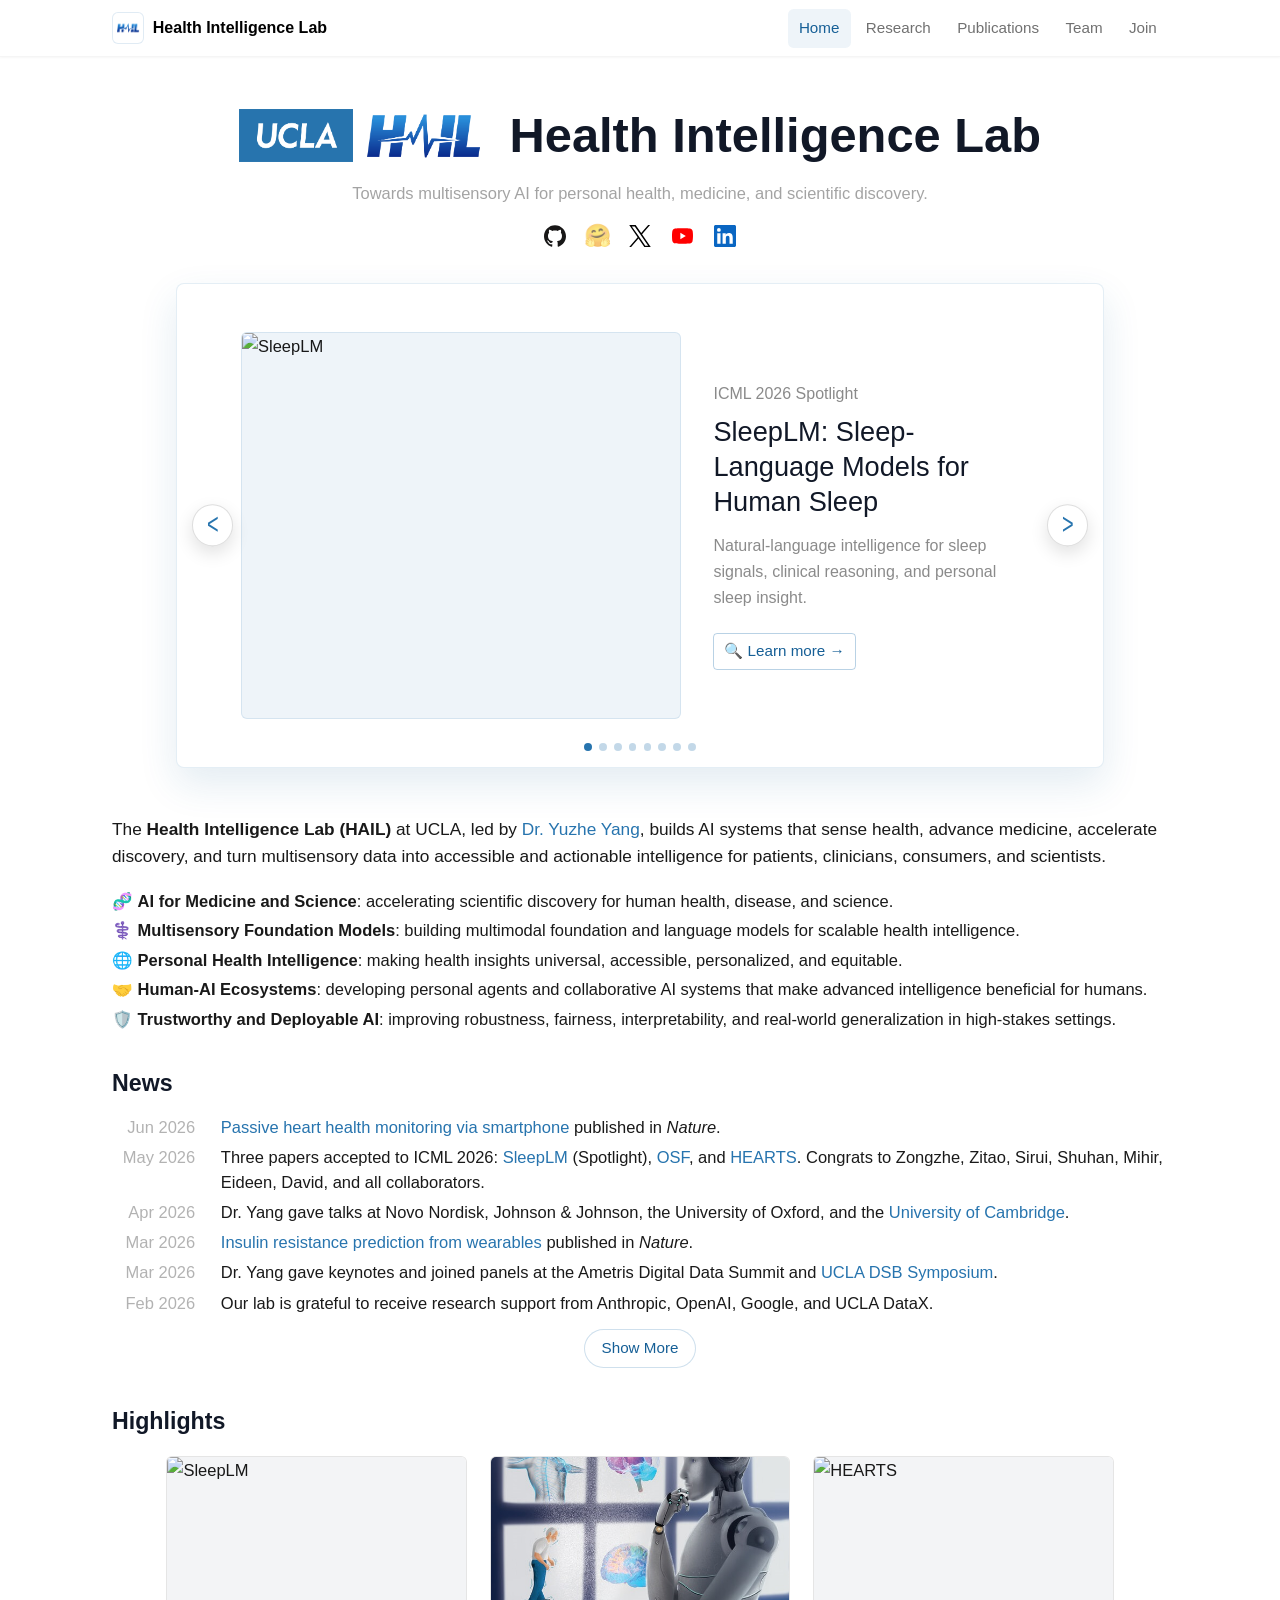
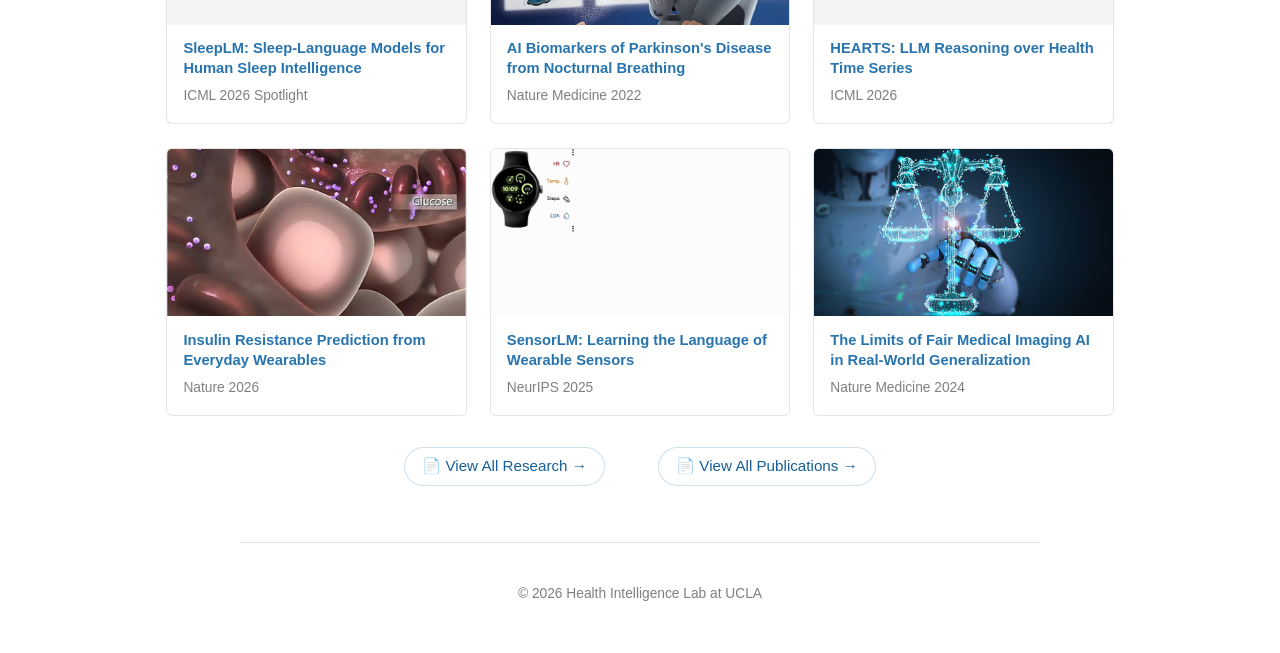
==== commit ad8716e4: "updates" ====
--- a/index.html
+++ b/index.html
@@ -163,6 +163,7 @@
         <h2>News</h2>
         <div class="news-section">
           <ul data-news-list>
+            <li><strong>Jun 2026</strong> <a href="https://www.nature.com/articles/s41586-026-10507-6" target="_blank" rel="noopener">Passive heart health monitoring via smartphone</a> published in <em>Nature</em>.</li>
             <li><strong>May 2026</strong> Three papers accepted to ICML 2026: <a href="https://yang-ai-lab.github.io/SleepLM/" target="_blank" rel="noopener">SleepLM</a> (Spotlight), <a href="https://yang-ai-lab.github.io/osf/" target="_blank" rel="noopener">OSF</a>, and <a href="https://yang-ai-lab.github.io/HEARTS/" target="_blank" rel="noopener">HEARTS</a>. Congrats to Zongzhe, Zitao, Sirui, Shuhan, Mihir, Eideen, David, and all collaborators.</li>
             <li><strong>Apr 2026</strong> Dr. Yang gave talks at Novo Nordisk, Johnson & Johnson, the University of Oxford, and the <a href="https://www.youtube.com/watch?v=jIMW-_aAIqE" target="_blank" rel="noopener">University of Cambridge</a>.</li>
             <li><strong>Mar 2026</strong> <a href="https://www.nature.com/articles/s41586-026-10179-2" target="_blank" rel="noopener">Insulin resistance prediction from wearables</a> published in <em>Nature</em>.</li>
--- a/assets/css/styles.css
+++ b/assets/css/styles.css
@@ -978,7 +978,8 @@
   margin-bottom: .4rem;
 }
 
-.alumni-list a {
+.alumni-list a,
+.alumni-list .alumni-name {
   color: var(--blue);
   font-weight: 500;
 }
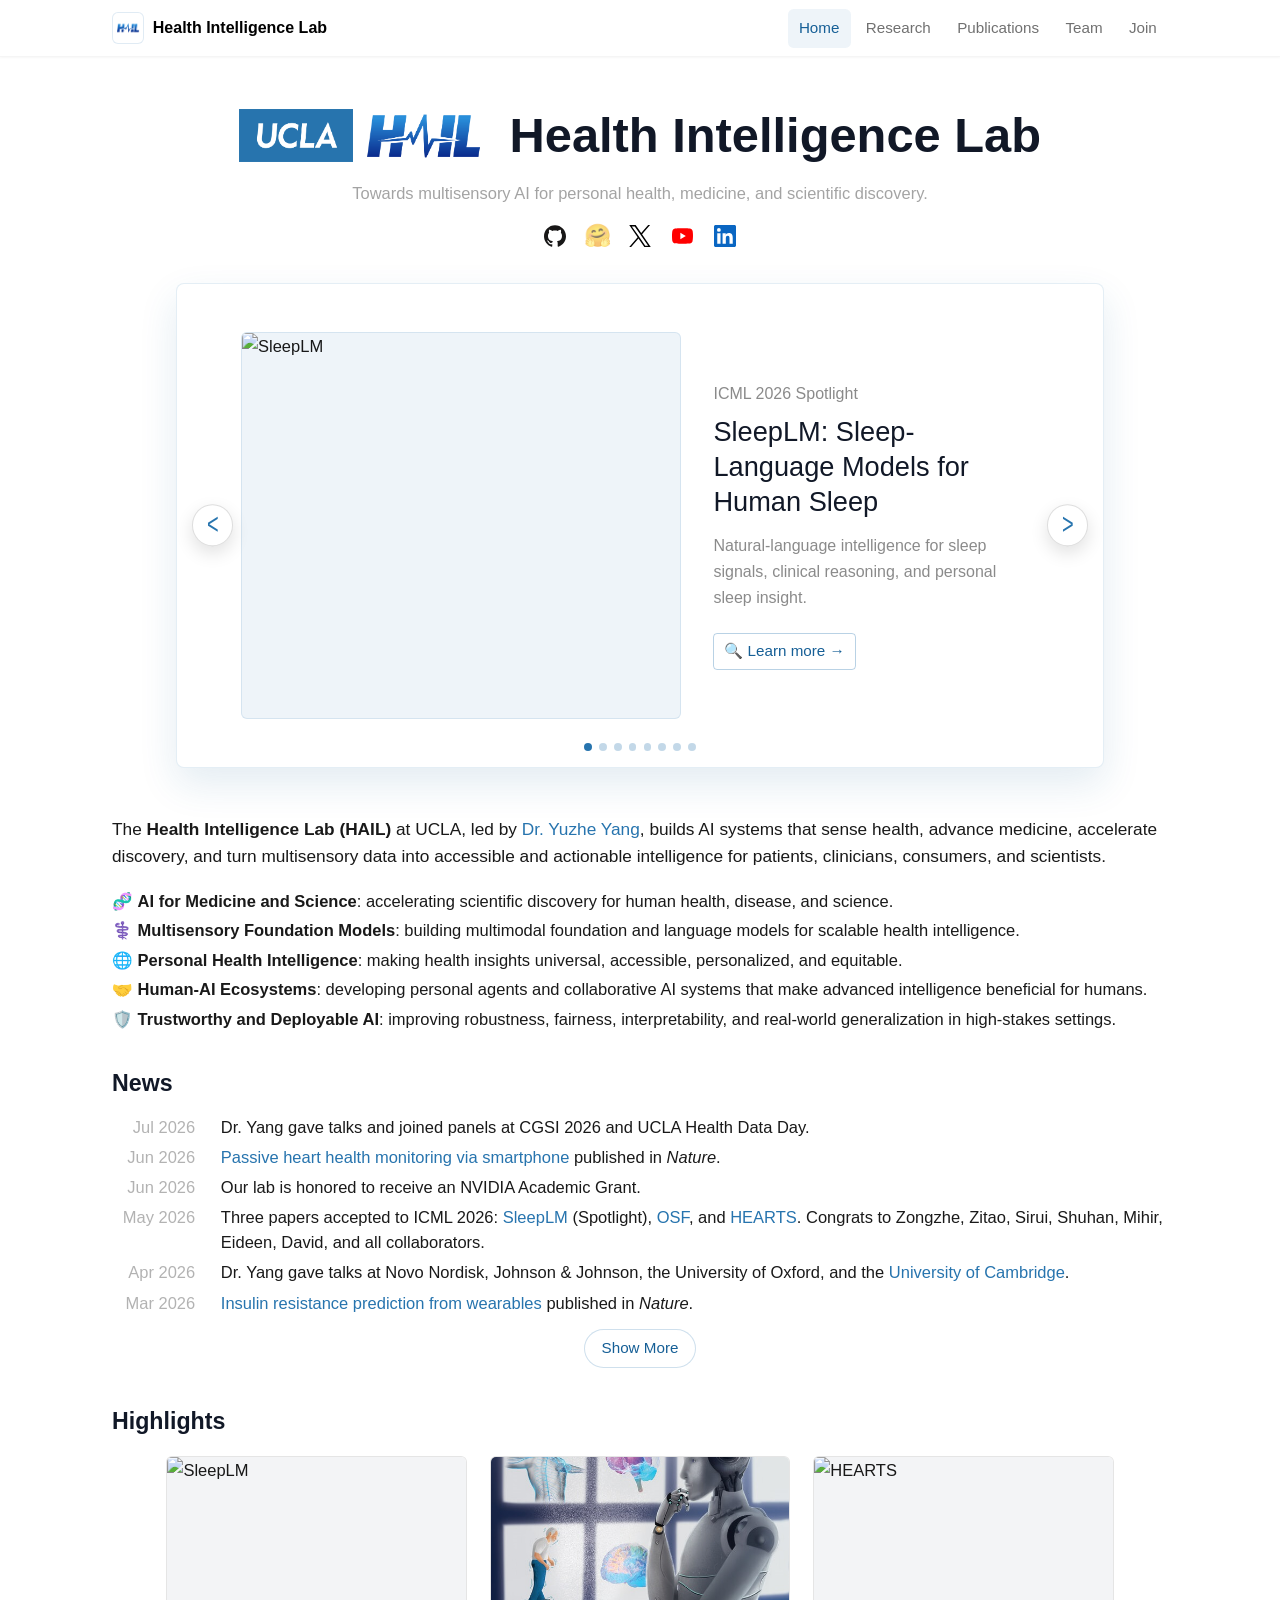
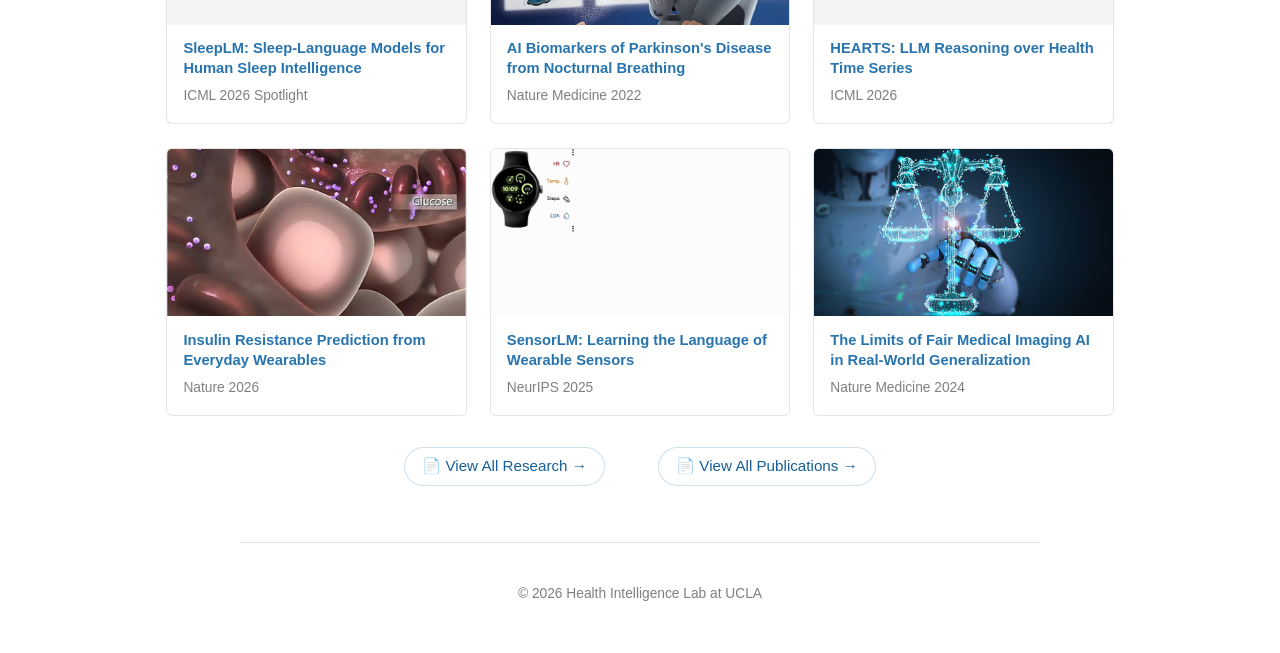
==== commit f7febfa9: "Update lab news, publications, and team" ====
--- a/index.html
+++ b/index.html
@@ -163,14 +163,16 @@
         <h2>News</h2>
         <div class="news-section">
           <ul data-news-list>
+            <li><strong>Jul 2026</strong> Dr. Yang gave talks and joined panels at CGSI 2026 and UCLA Health Data Day.</li>
             <li><strong>Jun 2026</strong> <a href="https://www.nature.com/articles/s41586-026-10507-6" target="_blank" rel="noopener">Passive heart health monitoring via smartphone</a> published in <em>Nature</em>.</li>
+            <li><strong>Jun 2026</strong> Our lab is honored to receive an NVIDIA Academic Grant.</li>
             <li><strong>May 2026</strong> Three papers accepted to ICML 2026: <a href="https://yang-ai-lab.github.io/SleepLM/" target="_blank" rel="noopener">SleepLM</a> (Spotlight), <a href="https://yang-ai-lab.github.io/osf/" target="_blank" rel="noopener">OSF</a>, and <a href="https://yang-ai-lab.github.io/HEARTS/" target="_blank" rel="noopener">HEARTS</a>. Congrats to Zongzhe, Zitao, Sirui, Shuhan, Mihir, Eideen, David, and all collaborators.</li>
             <li><strong>Apr 2026</strong> Dr. Yang gave talks at Novo Nordisk, Johnson & Johnson, the University of Oxford, and the <a href="https://www.youtube.com/watch?v=jIMW-_aAIqE" target="_blank" rel="noopener">University of Cambridge</a>.</li>
             <li><strong>Mar 2026</strong> <a href="https://www.nature.com/articles/s41586-026-10179-2" target="_blank" rel="noopener">Insulin resistance prediction from wearables</a> published in <em>Nature</em>.</li>
             <li><strong>Mar 2026</strong> Dr. Yang gave keynotes and joined panels at the Ametris Digital Data Summit and <a href="https://www.youtube.com/watch?v=q5UO8PbApNI" target="_blank" rel="noopener">UCLA DSB Symposium</a>.</li>
-            <li><strong>Feb 2026</strong> Our lab is grateful to receive research support from Anthropic, OpenAI, Google, and UCLA DataX.</li>
+            <li><strong>Feb 2026</strong> Our lab is honored to receive research support from Anthropic, OpenAI, Google, and UCLA DataX.</li>
             <li><strong>Nov 2025</strong> Our lab won the 2025 Sleep Medicine Disruptors Innovation Award.</li>
-            <li><strong>Oct 2025</strong> Our lab is grateful to receive research support from Amazon and NSF NAIRR.</li>
+            <li><strong>Oct 2025</strong> Our lab is honored to receive research support from Amazon and NSF NAIRR.</li>
             <li><strong>Sep 2025</strong> Dr. Yang gave talks at the <a href="https://www.youtube.com/watch?v=SBDJokEXKQA" target="_blank" rel="noopener">UCLA Frontiers in Medical Informatics Seminar</a>, <a href="https://www.youtube.com/watch?v=caWE7-I6g6A" target="_blank" rel="noopener">CGSI 2025</a>, and <a href="https://www.youtube.com/watch?v=4qrewbwYuMM" target="_blank" rel="noopener">Google AI for Science</a>.</li>
             <li><strong>Aug 2025</strong> <a href="https://arxiv.org/abs/2506.09108" target="_blank" rel="noopener">SensorLM</a> and <a href="https://arxiv.org/abs/2506.08249" target="_blank" rel="noopener">RADAR</a> accepted at NeurIPS 2025.</li>
             <li><strong>Jul 2025</strong> Dr. Yang's PhD thesis receives the <a href="https://amia.org/about-amia/amia-awards/signature-awards/doctoral-dissertation-award" target="_blank" rel="noopener">AMIA Shortliffe Dissertation Award</a> Honorable Mention.</li>
--- a/assets/css/styles.css
+++ b/assets/css/styles.css
@@ -985,11 +985,18 @@
 }
 
 .sponsor-grid {
+  margin-top: 1.25rem;
+}
+
+.sponsor-row {
   align-items: center;
   display: flex;
   flex-wrap: wrap;
   gap: 2.35rem;
   justify-content: flex-start;
+}
+
+.sponsor-row + .sponsor-row {
   margin-top: 1.25rem;
 }
 
@@ -1030,6 +1037,11 @@
 .sponsor-card-openai img {
   max-height: 2.9rem;
   max-width: 7.8rem;
+}
+
+.sponsor-card-nvidia img {
+  max-height: 4.4rem;
+  max-width: 7.2rem;
 }
 
 .sponsor-intro {
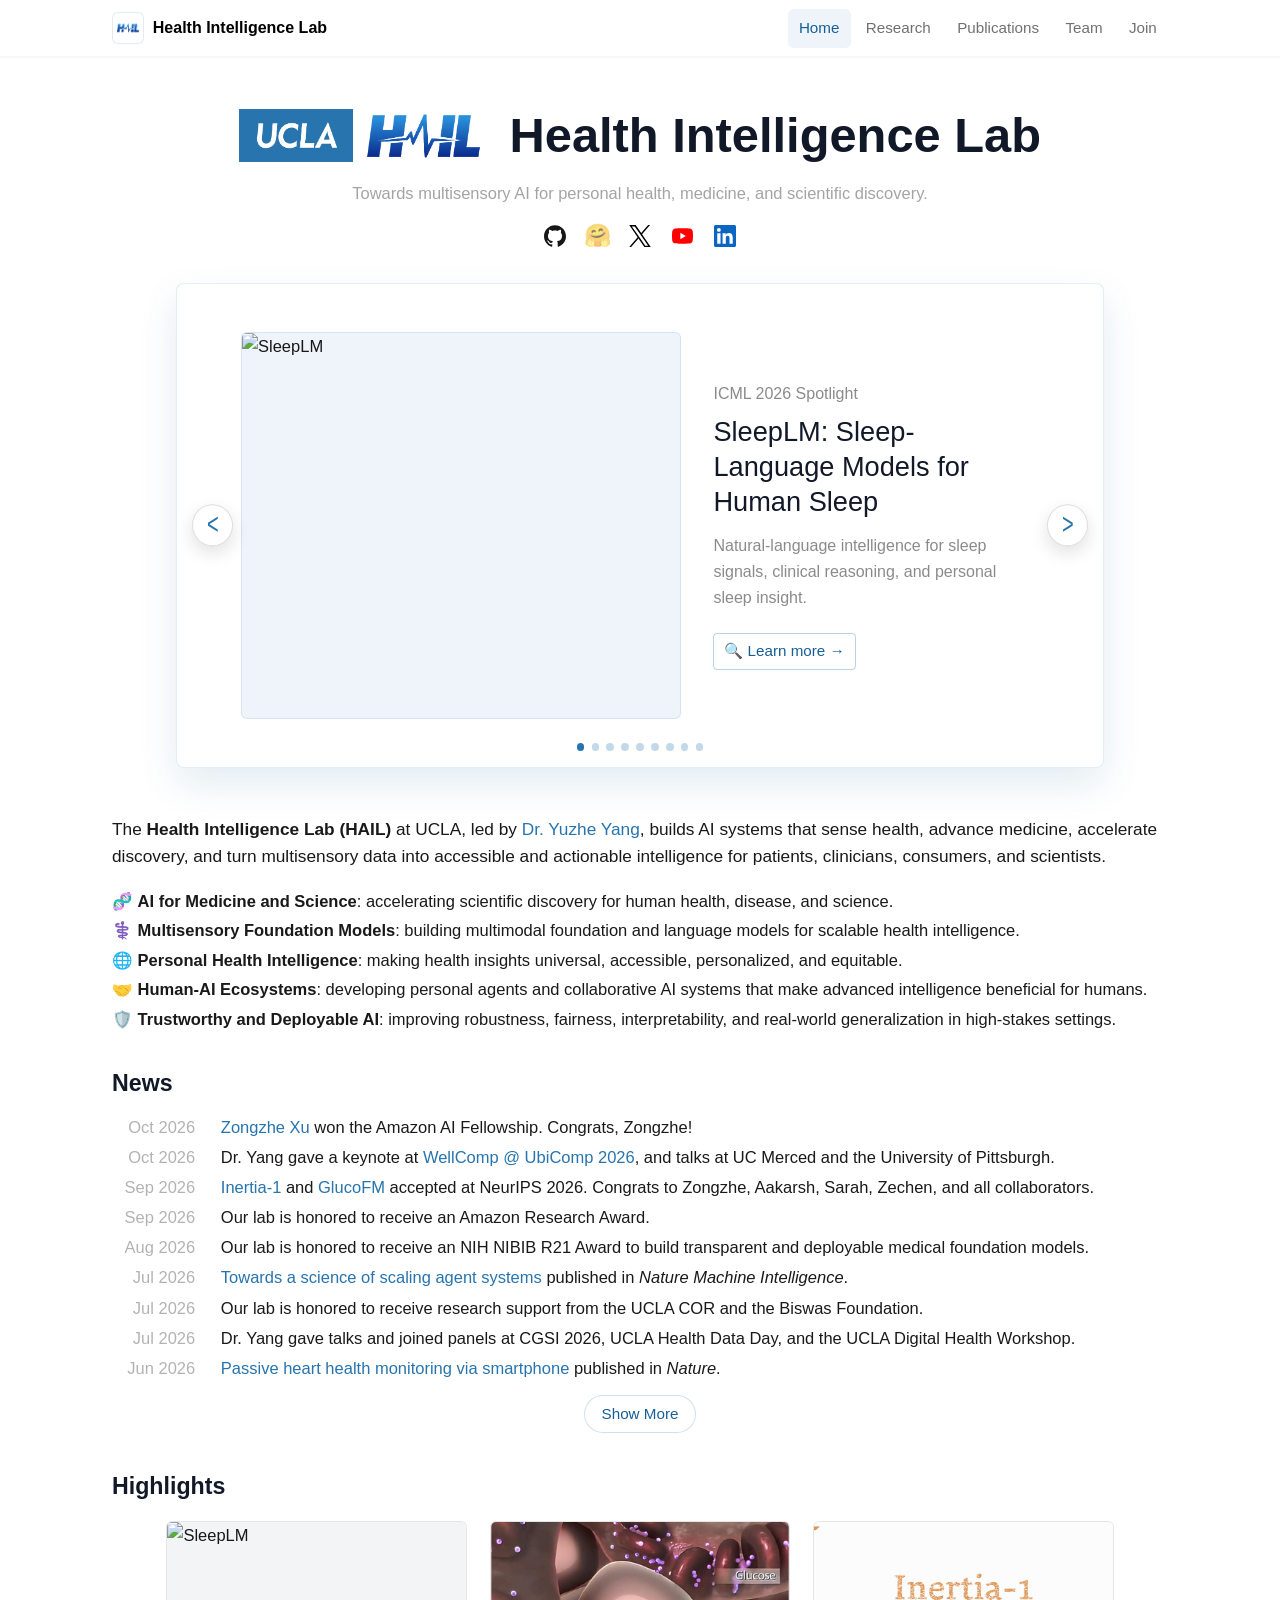
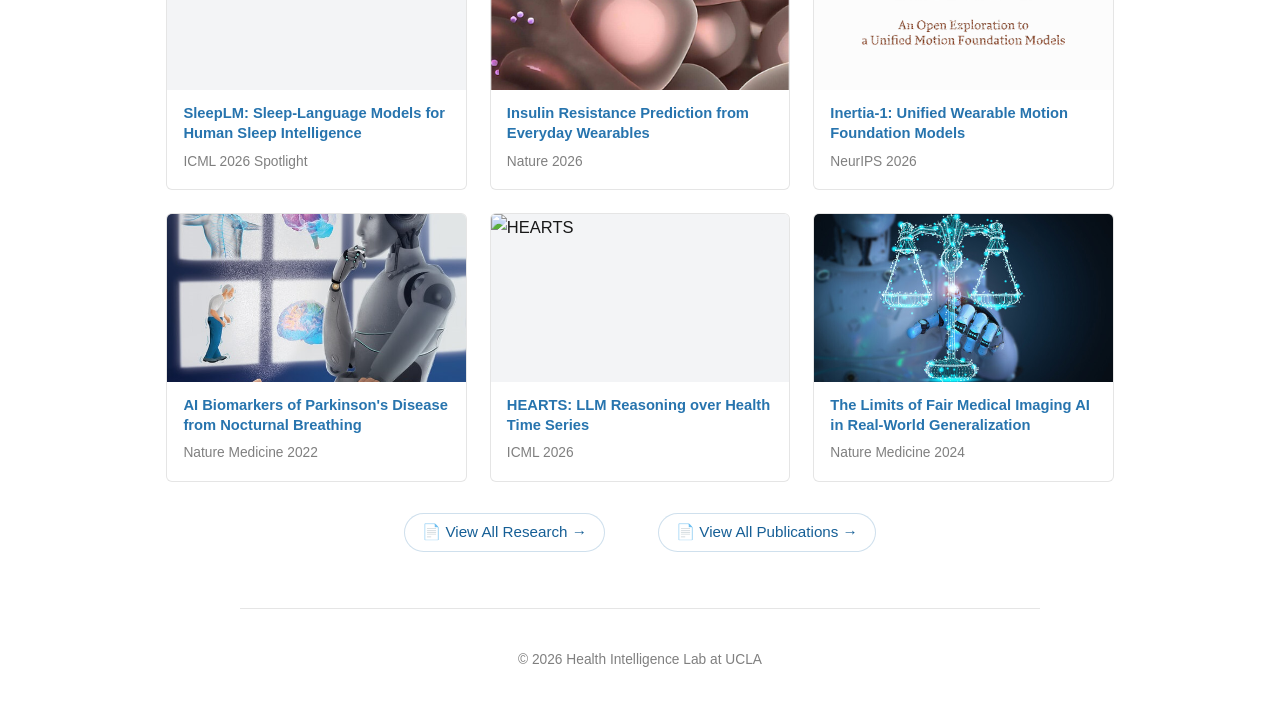
==== commit 411ae5b0: "Update publications, research highlights, team, sponsors, and news" ====
--- a/index.html
+++ b/index.html
@@ -72,6 +72,16 @@
           </div>
         </article>
 
+        <article class="teaser-slide" data-title="Inertia-1: Unified Wearable Motion Foundation Models" data-meta="An open exploration of foundation models for wearable motion signals and transferable human activity understanding." data-href="https://yang-ai-lab.github.io/Inertia-1/paper/">
+          <div class="teaser-media"><img src="assets/img/publications/inertia-1.gif" alt="Inertia-1 wearable motion foundation models"></div>
+          <div class="teaser-copy">
+            <p class="teaser-kicker">NeurIPS 2026</p>
+            <h2>Inertia-1: Unified Wearable Motion Foundation Models</h2>
+            <p>An open exploration of foundation models for wearable motion signals and transferable human activity understanding.</p>
+            <a class="learn-more" href="https://yang-ai-lab.github.io/Inertia-1/paper/" target="_blank" rel="noopener">🔍  Learn more →</a>
+          </div>
+        </article>
+
         <article class="teaser-slide" data-title="Insulin Resistance Prediction from Everyday Wearables" data-meta="Combining everyday wearable signals and routine lab blood biomarkers for metabolic risk prediction." data-href="https://www.nature.com/articles/s41586-026-10179-2">
           <div class="teaser-media"><img src="assets/img/publications/insulin.png" alt="Insulin resistance prediction"></div>
           <div class="teaser-copy">
@@ -163,7 +173,14 @@
         <h2>News</h2>
         <div class="news-section">
           <ul data-news-list>
-            <li><strong>Jul 2026</strong> Dr. Yang gave talks and joined panels at CGSI 2026 and UCLA Health Data Day.</li>
+            <li><strong>Oct 2026</strong> <a href="https://zongzhe-xu.github.io/zongzhe_homepage/" target="_blank" rel="noopener">Zongzhe Xu</a> won the Amazon AI Fellowship. Congrats, Zongzhe!</li>
+            <li><strong>Oct 2026</strong> Dr. Yang gave a keynote at <a href="https://wellcomp2026.github.io/" target="_blank" rel="noopener">WellComp @ UbiComp 2026</a>, and talks at UC Merced and the University of Pittsburgh.</li>
+            <li><strong>Sep 2026</strong> <a href="https://yang-ai-lab.github.io/Inertia-1/paper/" target="_blank" rel="noopener">Inertia-1</a> and <a href="https://arxiv.org/abs/2605.30865" target="_blank" rel="noopener">GlucoFM</a> accepted at NeurIPS 2026. Congrats to Zongzhe, Aakarsh, Sarah, Zechen, and all collaborators.</li>
+            <li><strong>Sep 2026</strong> Our lab is honored to receive an Amazon Research Award.</li>
+            <li><strong>Aug 2026</strong> Our lab is honored to receive an NIH NIBIB R21 Award to build transparent and deployable medical foundation models.</li>
+            <li><strong>Jul 2026</strong> <a href="https://www.nature.com/articles/s42256-026-01268-y" target="_blank" rel="noopener">Towards a science of scaling agent systems</a> published in <em>Nature Machine Intelligence</em>.</li>
+            <li><strong>Jul 2026</strong> Our lab is honored to receive research support from the UCLA COR and the Biswas Foundation.</li>
+            <li><strong>Jul 2026</strong> Dr. Yang gave talks and joined panels at CGSI 2026, UCLA Health Data Day, and the UCLA Digital Health Workshop.</li>
             <li><strong>Jun 2026</strong> <a href="https://www.nature.com/articles/s41586-026-10507-6" target="_blank" rel="noopener">Passive heart health monitoring via smartphone</a> published in <em>Nature</em>.</li>
             <li><strong>Jun 2026</strong> Our lab is honored to receive an NVIDIA Academic Grant.</li>
             <li><strong>May 2026</strong> Three papers accepted to ICML 2026: <a href="https://yang-ai-lab.github.io/SleepLM/" target="_blank" rel="noopener">SleepLM</a> (Spotlight), <a href="https://yang-ai-lab.github.io/osf/" target="_blank" rel="noopener">OSF</a>, and <a href="https://yang-ai-lab.github.io/HEARTS/" target="_blank" rel="noopener">HEARTS</a>. Congrats to Zongzhe, Zitao, Sirui, Shuhan, Mihir, Eideen, David, and all collaborators.</li>
@@ -193,6 +210,20 @@
               <p class="venue">ICML 2026 Spotlight</p>
             </div>
           </a>
+          <a href="https://www.nature.com/articles/s41586-026-10179-2" class="highlight-card" target="_blank" rel="noopener">
+            <div class="highlight-thumb"><img src="assets/img/publications/insulin.png" alt="Insulin resistance prediction"></div>
+            <div class="highlight-body">
+              <h3>Insulin Resistance Prediction from Everyday Wearables</h3>
+              <p class="venue">Nature 2026</p>
+            </div>
+          </a>
+          <a href="https://yang-ai-lab.github.io/Inertia-1/paper/" class="highlight-card" target="_blank" rel="noopener">
+            <div class="highlight-thumb"><img src="assets/img/publications/inertia-1.gif" alt="Inertia-1 wearable motion foundation models"></div>
+            <div class="highlight-body">
+              <h3>Inertia-1: Unified Wearable Motion Foundation Models</h3>
+              <p class="venue">NeurIPS 2026</p>
+            </div>
+          </a>
           <a href="https://www.nature.com/articles/s41591-022-01932-x" class="highlight-card" target="_blank" rel="noopener">
             <div class="highlight-thumb"><img src="assets/img/publications/pd_breathing.jpg" alt="Parkinson's disease breathing AI"></div>
             <div class="highlight-body">
@@ -205,20 +236,6 @@
             <div class="highlight-body">
               <h3>HEARTS: LLM Reasoning over Health Time Series</h3>
               <p class="venue">ICML 2026</p>
-            </div>
-          </a>
-          <a href="https://www.nature.com/articles/s41586-026-10179-2" class="highlight-card" target="_blank" rel="noopener">
-            <div class="highlight-thumb"><img src="assets/img/publications/insulin.png" alt="Insulin resistance prediction"></div>
-            <div class="highlight-body">
-              <h3>Insulin Resistance Prediction from Everyday Wearables</h3>
-              <p class="venue">Nature 2026</p>
-            </div>
-          </a>
-          <a href="https://arxiv.org/abs/2506.09108" class="highlight-card" target="_blank" rel="noopener">
-            <div class="highlight-thumb"><img src="assets/img/publications/sensorlm.gif" alt="SensorLM"></div>
-            <div class="highlight-body">
-              <h3>SensorLM: Learning the Language of Wearable Sensors</h3>
-              <p class="venue">NeurIPS 2025</p>
             </div>
           </a>
           <a href="https://www.nature.com/articles/s41591-024-03113-4" class="highlight-card" target="_blank" rel="noopener">
--- a/assets/css/styles.css
+++ b/assets/css/styles.css
@@ -790,6 +790,12 @@
   margin-bottom: .4rem;
 }
 
+.pub-authors sup {
+  font-size: .7em;
+  line-height: 0;
+  vertical-align: super;
+}
+
 .lab-member {
   border-bottom: 1px solid rgba(0, 0, 0, .65);
   font-weight: inherit;
@@ -959,6 +965,14 @@
   text-align: center;
 }
 
+.member-card .member-award {
+  color: rgba(239, 63, 100, .8);
+  font-size: .88rem;
+  font-weight: inherit;
+  margin: .15rem 0 0;
+  text-align: center;
+}
+
 .member-grid-empty {
   display: block;
 }
@@ -994,10 +1008,6 @@
   flex-wrap: wrap;
   gap: 2.35rem;
   justify-content: flex-start;
-}
-
-.sponsor-row + .sponsor-row {
-  margin-top: 1.25rem;
 }
 
 .sponsor-card {
@@ -1015,6 +1025,15 @@
   max-height: 4.8rem;
   max-width: 12rem;
   object-fit: contain;
+}
+
+.sponsor-card-nih {
+  margin-right: .65rem;
+}
+
+.sponsor-card-biswas,
+.sponsor-card-nvidia {
+  margin-right: .8rem;
 }
 
 .sponsor-card-nsf img {
